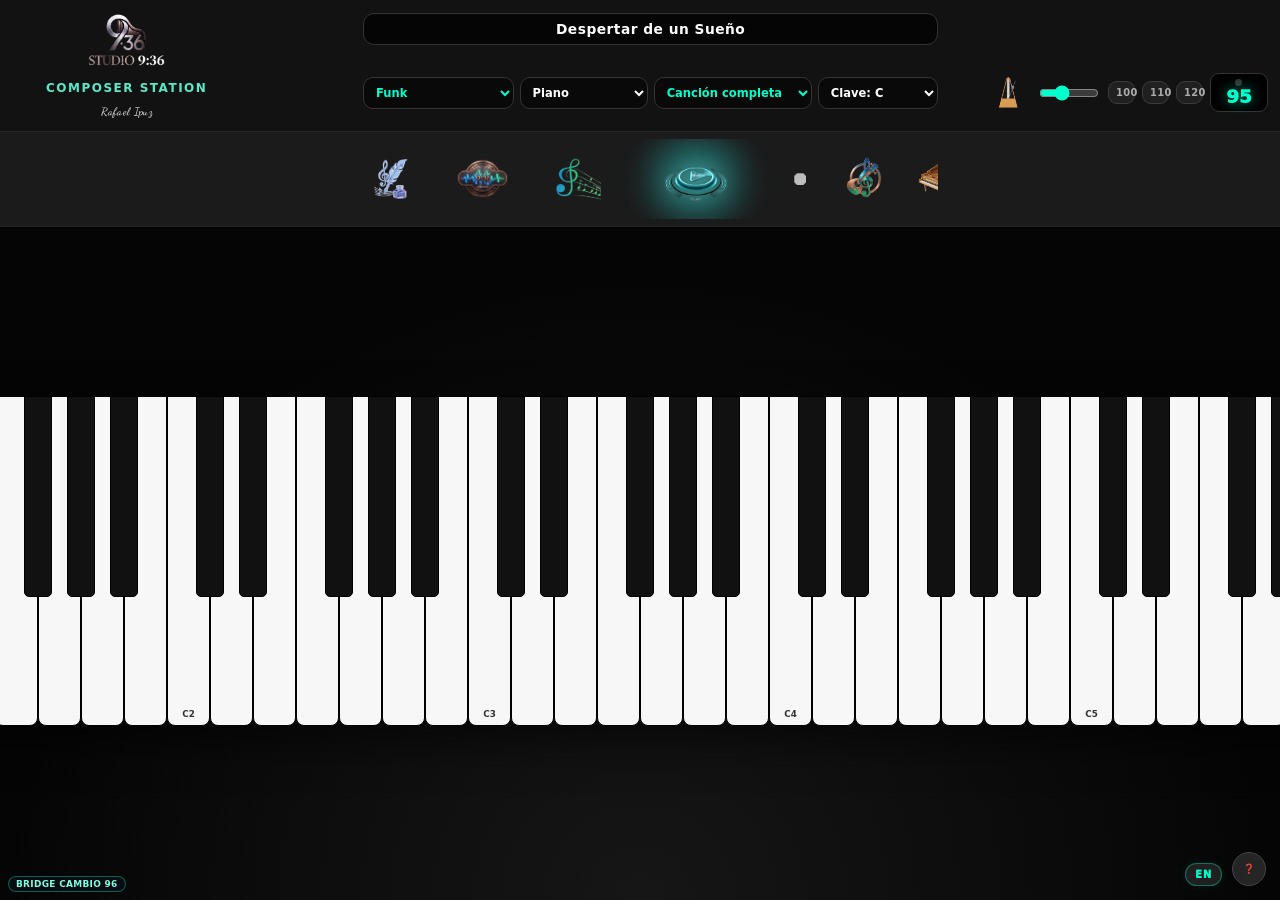
==== index.html @ 2e992b4a "Add files via upload" ====
<!DOCTYPE html>
<html lang="es">
<head>
<meta charset="UTF-8" />
<meta name="viewport" content="width=device-width, initial-scale=1.0, maximum-scale=1.0, user-scalable=no" />
<title>Studio 936 Composer v25 Song Structure Builder</title>
<link rel="stylesheet" href="css/styles.css?v=cambio-176-yt-api" />
<link rel="preconnect" href="https://fonts.googleapis.com" />
<link rel="preconnect" href="https://fonts.gstatic.com" crossorigin />
<link href="https://fonts.googleapis.com/css2?family=Dancing+Script:wght@600&family=Fraunces:ital,opsz,wght@0,9..144,650;0,9..144,500&display=swap" rel="stylesheet" />
</head>
<body>
<header>
    <div class="brand" style="margin-left:34px;text-align:center;">
        <img src="docs/Studio_936_logo.png" alt="Studio 936" style="height:84px;width:auto;display:inline-block;margin:0 auto;" onerror="this.style.display='none'; this.closest('.brand').querySelector('h1').style.display='block';" />
        <h1 style="display:none;">Studio 936</h1>
        <div style="font-size:.75rem;color:#5be8c9;font-weight:800;letter-spacing:1.5px;margin-top:-14px;text-transform:uppercase;text-align:center;">Composer Station</div>
        <input id="songAuthor" class="author-input" value="Rafael Ipuz" aria-label="Autor de la canción" placeholder="Autor / Compositor" style="margin-top:4px;max-width:170px;font-family:'Dancing Script',cursive;font-size:1.3rem;font-weight:600;background:transparent;border:none;text-align:center;display:block;margin-left:auto;margin-right:auto;" />
    </div>
    <div class="song-center">
        <input id="songTitle" class="song-title-input" value="Despertar de un Sueño" aria-label="Nombre de la canción" />
        <div class="song-row">
            <select id="styleSelect" class="select style-select" title="Tipo de música">
                <option value="funk">Funk</option>
                <option value="rock">Rock</option>
                <option value="ballad">Balada</option>
                <option value="bossa">Bossa Nova</option>
                <option value="jazz">Jazz</option>
                <option value="blues">Blues</option>
                <option value="pop">Pop</option>
                <option value="bolero">Bolero</option>
                <option value="salsa">Salsa</option>
                <option value="cumbia">Cumbia</option>
                <option value="reggae">Reggae</option>
                <option value="trance">Trance</option>
                <option value="eurotrance">Eurotrance</option>
                <option value="electro">Electro (UK)</option>
                <option value="house">House</option>
                <option value="techno">Techno</option>
                <option value="dnb">Drum & Bass</option>
                <option value="dubstep">Dubstep</option>
                <option value="deephouse">Deep House</option>
                <option value="afrobeats">Afrobeats</option>
                <option value="dembow">Dembow</option>
            </select>
            <select id="instrumentSelect" class="select instrument-select" title="Instrumento guía">
                <option value="piano">Piano</option>
                <option value="epiano">Piano eléctrico</option>
                <option value="guitar">Guitarra</option>
                <option value="guitarSteel">Guitarra (cuerdas)</option>
                <option value="guitarElectric">Guitarra Eléctrica</option>
                <option value="ukulele">Ukelele</option>
                <option value="banjo">Banjo</option>
                <option value="bass">Bajo eléctrico</option>
                <option value="lead">Guitarra Lead</option>
                <option value="drums">Batería</option>
                <option value="organ">Órgano</option>
                <option value="sax">Saxo guía</option>
                <option value="synth">Synth</option>
                <!-- Cambio 450: violín y trompeta — sample real confirmado -->
                <option value="violin">Violín</option>
                <option value="trumpet">Trompeta</option>
                <option value="cello">Chelo</option>
            </select>
            <select id="sectionSelect" class="select section-select" title="Sección de la canción">
                <option value="__song__" style="color:#00ffcc;font-weight:700;">Canción completa</option>
                <option value="intro">Introducción</option>
                <option value="verse">Verso</option>
                <option value="verse1">Verso 1</option>
                <option value="verse2">Verso 2</option>
                <option value="verse3">Verso 3</option>
                <option value="verse4">Verso 4</option>
                <option value="prechorus">Pre-coro</option>
                <option value="chorus">Coro</option>
                <option value="bridge">Puente</option>
                <option value="interlude">Interludio</option>
                <option value="solo">Solo</option>
                <option value="outro">Outro</option>
            </select>
            <select id="s936KeySelect" class="select" title="Clave actual de la canción — elige una nota para transponer">
                <option value="C">Clave: C</option>
                <option value="C#">Clave: C#</option>
                <option value="D">Clave: D</option>
                <option value="D#">Clave: D#</option>
                <option value="E">Clave: E</option>
                <option value="F">Clave: F</option>
                <option value="F#">Clave: F#</option>
                <option value="G">Clave: G</option>
                <option value="G#">Clave: G#</option>
                <option value="A">Clave: A</option>
                <option value="A#">Clave: A#</option>
                <option value="B">Clave: B</option>
            </select>
        </div>
    </div>
    <div class="tempo-zone">
        <div class="bpm-line">
            <button class="btn btn-dark img-icon-btn" id="metroBtn" data-tip="Metrónomo" style="padding:2px 4px;"><img src="docs/icon/Metronomo_studio936_icon.png" alt="Metrónomo" style="height:36px;" onerror="this.style.display='none'; this.nextElementSibling.style.display='inline';" /><span style="display:none;">🥁</span></button>
            <input type="range" id="bpmSlider" min="60" max="160" value="95" />
            <button class="preset-btn" onclick="setBPM(100)">100</button>
            <button class="preset-btn active" onclick="setBPM(110)">110</button>
            <button class="preset-btn" onclick="setBPM(120)">120</button>
            <div class="tempo-box"><div class="metronome-dot" id="metroDot"></div><div id="bpmDisplay">95</div></div>
        </div>
    </div>
</header>

<section class="status-bar">
    <div class="now-box">
        <div class="label-small">Sección actual</div>
        <div id="sectionLabel">Introducción</div>
        <div class="label-small" id="measureLabel">Compás 1 · Paso 1/16</div>
    </div>
    <div class="transport">
        <button id="composeToggleBtn" class="btn btn-dark img-icon-btn" data-tip="Componer" onclick="window.Studio936SuitePro &amp;&amp; window.Studio936SuitePro.openArea &amp;&amp; window.Studio936SuitePro.openArea('compose');"><img src="docs/icon/Composer_studio_936_icon1.png" alt="Compose" onerror="this.style.display='none'; this.nextElementSibling.style.display='inline';" /><span style="display:none;">Compose</span></button>
        <button id="studioToggleBtn" class="btn btn-dark img-icon-btn" data-tip="Studio 936" onclick="window.Studio936SuitePro &amp;&amp; window.Studio936SuitePro.openArea &amp;&amp; window.Studio936SuitePro.openArea('studio');"><img src="docs/icon/Studio_936_ico.png" alt="Studio 936" onerror="this.style.display='none'; this.nextElementSibling.style.display='inline';" /><span style="display:none;">Studio 936</span></button>
        <button id="tableroBtn" class="btn btn-dark img-icon-btn" data-tip="Tocar-Partitura"><img src="docs/icon/Tablero_Practica_chart_icon.png" alt="Chart" onerror="this.style.display='none'; this.nextElementSibling.style.display='inline';" /><span style="display:none;">Chart</span></button>
        <button id="playBtn" class="btn btn-play" data-tip="Tocar Sección" style="display:inline-flex;align-items:center;gap:6px;">
            <img class="icon-section-play" src="docs/icon/Play_session_936.png" alt="Play Sección" style="height:44px;width:auto;flex-shrink:0;" onerror="this.style.setProperty(&quot;display&quot;,&quot;none&quot;,&quot;important&quot;);" />
            <img class="icon-section-stop" src="docs/icon/Pause_Seccion_936.png" alt="Pause Sección" style="height:44px;width:auto;flex-shrink:0;display:none;" onerror="this.style.setProperty(&quot;display&quot;,&quot;none&quot;,&quot;important&quot;);" />
            <img class="icon-song-play" src="docs/icon/Play_song_936.png" alt="Play Canción" style="height:44px;width:auto;flex-shrink:0;display:none;" onerror="this.style.setProperty(&quot;display&quot;,&quot;none&quot;,&quot;important&quot;);" />
            <img class="icon-song-stop" src="docs/icon/Pause_play__song.png" alt="Pause Canción" style="height:44px;width:auto;flex-shrink:0;display:none;" onerror="this.style.setProperty(&quot;display&quot;,&quot;none&quot;,&quot;important&quot;);" />
            <span class="btn-label">Start Groove</span>
        </button>
        <button class="btn btn-dark img-icon-btn" id="mainRecBtn" data-tip="Grabar" onclick="window.Studio936RecordHub &amp;&amp; window.Studio936RecordHub.toggleFromButton &amp;&amp; window.Studio936RecordHub.toggleFromButton(this);"><span style="font-size:1.1rem;">⏺</span></button>
        <button class="btn btn-dark img-icon-btn" id="supraconsoleBtn" data-tip="Consola" onclick="window.Studio936Supraconsole &amp;&amp; window.Studio936Supraconsole.toggle &amp;&amp; window.Studio936Supraconsole.toggle();"><img src="docs/icon/Instrument_setting_icon.png" alt="Consola" onerror="this.style.display='none'; this.nextElementSibling.style.display='inline';" /><span style="display:none;">🎛</span></button>
        <button class="btn btn-dark img-icon-btn" id="libraryBtn" data-tip="Librería" onclick="window.Studio936Library &amp;&amp; window.Studio936Library.toggle &amp;&amp; window.Studio936Library.toggle();"><img src="docs/icon/Music_book_studio936.png" alt="Librería" onerror="this.style.display='none'; this.nextElementSibling.style.display='inline';" /><span style="display:none;">📚</span></button>
        <button class="btn btn-dark icon-btn" id="trackRecBtn" data-tip="Pistas por sección" onclick="window.Studio936TrackRecorder &amp;&amp; window.Studio936TrackRecorder.toggle &amp;&amp; window.Studio936TrackRecorder.toggle();">🎙️</button>
    </div>
    <div class="now-box">
        <div class="label-small">Acorde actual</div>
        <div id="chordLabel">Modo manual</div>
        <div class="current-part-pill" id="currentPartTag">Parte: Introducción</div>
        <div class="step-grid" id="stepGrid"></div>
    </div>
</section>
<main class="main">
    <div id="pianoContainer"><div class="keyboard" id="piano"></div></div>
    <div id="fretboardContainer"><div class="fretboard-wrap"><div class="fretboard-head"><span id="fretboardTitle">Diapasón guitarra · vista de notas</span><span id="fretboardHint">Clic/toque para escuchar · 0-12 trastes</span></div><div class="fret-markers" id="fretMarkers"></div><div class="fretboard" id="fretboard"></div></div></div>
    <section class="editor">
        <div class="card">
            <h3>Editor de progresión</h3>
            <div id="editorSectionBadge" class="editor-section-badge">Mostrando: Introducción</div>
            <div class="form-grid">
                <div class="field full"><label>Acorde seleccionado</label><select id="chordSelect" class="select"></select></div>
                <div class="field"><label>Nombre</label><input id="chordName" class="input" placeholder="Cmaj7, Fm9..." /></div>
                <div class="field"><label>Bajo</label><input id="bassInput" class="input" placeholder="C2 / Do2" /></div>
                <div class="field full"><label>Notas del acorde</label><input id="chordNotes" class="input" placeholder="E3 A3 D4 F4" /></div>
                <div class="field"><label>Compases</label><input id="barsInput" class="input" type="number" min="1" max="16" value="1" /></div>
                <div class="field"><label>Volumen groove</label><input id="grooveVol" class="input" type="number" min="1" max="10" value="7" /></div>
            </div>
            <div class="button-row">
                <button class="mini-btn" id="previewBtn">Escuchar</button>
                <button class="mini-btn primary" id="applyBtn">Aplicar</button>
                <button class="mini-btn" id="addBtn">Agregar acorde</button>
                <button class="mini-btn" id="dupBtn">Duplicar</button>
                <button class="mini-btn danger" id="deleteBtn">Borrar</button>
            </div>
            <div class="hint">Notas: usa inglés o solfeo. Ejemplos: <b>C3 E3 G3 Bb3</b> o <b>Do3 Mi3 Sol3 Sib3</b>. Cada acorde puede durar 1, 2, 4 o más compases.</div>
            <div class="note-map-box">
                <div class="label-small">Mapa de notas de la sección seleccionada</div>
                <div id="sectionNoteMap"></div>
            </div>
        </div>

        <div class="card">
            <h3>Sección y melodía / solo</h3>
            <div class="section-list" id="sectionList"></div>
            <div class="button-row">
                <button class="mini-btn warn" id="resetSectionBtn">Reset sección</button>
                <button class="mini-btn" id="resetAllBtn">Reset total</button>
            </div>
            <hr style="border:0;border-top:1px solid #303030;margin:12px 0" />
            <div class="form-grid">
                <div class="field"><label>Tonalidad de esta sección</label><input id="soloKey" class="input" placeholder="C / Do" value="C" /></div>
                <div class="field"><label>Escala</label><select id="soloScale" class="select"><option value="minorPent">Pentatónica menor</option><option value="majorPent">Pentatónica mayor</option><option value="blues">Blues</option><option value="dorian">Dórica</option><option value="mixolydian">Mixolidia</option><option value="major">Mayor</option><option value="minor">Menor natural</option></select></div>
                <div class="field full"><label>Melodía / solo de esta sección</label><textarea id="soloPhrase" class="textarea" placeholder="C4:2 Eb4:2 F4:1 G4:1 R:2 Bb4:2 G4:2 F4:4"></textarea></div>
            </div>
            <div class="button-row">
                <button class="mini-btn solo" id="previewSoloBtn">Probar solo</button>
                <button class="mini-btn" id="generateSoloBtn">Sugerir frase</button>
                <button class="mini-btn primary" id="applySoloBtn">Guardar línea</button>
                <button class="mini-btn danger" id="clearSoloBtn">Limpiar línea</button>
            </div>
            <div class="hint">Cada sección tiene su propia melodía/solo. Formato: <b>C4:2</b> = nota C4 durante 2 semicorcheas. <b>R:2</b> = silencio. Sin número dura 2 semicorcheas.</div>
        </div>

        <div class="card">
            <h3>Guardar / compartir</h3>
            <div class="export-grid">
                <button class="mini-btn primary" id="txtBtn">Bajar TXT</button>
                <button class="mini-btn primary" id="jsonBtn">Bajar JSON</button>
                <button class="mini-btn primary" id="midiBtn">Exportar MIDI</button>
                <button class="mini-btn" id="copyBtn">Copiar</button>
                <button class="mini-btn" id="importBtn">Importar JSON</button>
                <button class="mini-btn solo" id="lyricsBtn">Letra / TAB</button>
                <button class="mini-btn" id="viewToggleBtn">Vista diapasón</button>
            </div>
            <div class="prod-panel">
                <h4 id="productionTitle">Producción / monitoreo</h4>
                <div class="prod-grid">
                    <div><label id="routingLabel">Ruteo audio</label><select id="routingSelect" class="select"><option value="normal">Normal estéreo</option><option value="split">Click L / Música R</option></select></div>
                    <div><label id="fretModeLabel">Diapasón</label><select id="fretModeSelect" class="select"><option value="guitar">Guitarra</option><option value="ukulele">Ukelele</option><option value="bass">Bajo</option></select></div>
                    <div><label id="tuningLabel">Afinación maestra</label><select id="tuningSelect" class="select"><option value="440">A = 440 Hz</option><option value="432">A = 432 Hz</option><option value="444">A = 444 Hz</option><option value="custom">Personalizada</option></select></div>
                    <div class="wide"><label id="customTuningLabel">Frecuencia personalizada A4</label><input id="tuningCustom" class="input" type="number" min="390" max="470" step="0.01" value="440" /></div>
                </div>
            </div>
            <input type="file" id="importFile" class="hidden-file" accept="application/json,.json" />
            <div class="hint" id="saveStatus">Auto-guardado local activo. Botón Guardar local = navegador actual. Respaldo real = Bajar JSON.</div>
            <hr style="border:0;border-top:1px solid #303030;margin:12px 0" />
            <h3>Mapa de ritmos</h3>
            <div class="hint" id="styleHelp"></div>
        </div>
    </section>
</main>

<div class="modal-backdrop" id="lyricsModal" role="dialog" aria-modal="true" aria-label="Editor de letra y tab">
    <div class="modal">
        <div class="modal-head">
            <div>
                <h2>Letra + TAB de la canción</h2>
                <div class="arrangement-note">Escribe la letra por sección. Al bajar TXT, saldrá junto con acordes, bajo, notas y compases.</div>
            </div>
            <div class="button-row" style="margin-top:0">
                <button class="mini-btn primary" id="saveLyricsBtn">Guardar letra</button>
                <button class="mini-btn" id="closeLyricsBtn">Cerrar</button>
            </div>
        </div>
        <div class="lyrics-song-map" id="lyricsMap"></div>
        <div class="lyrics-grid" id="lyricsGrid"></div>
    </div>
</div>

<div class="modal-backdrop" id="helpModal" role="dialog" aria-modal="true" aria-label="Guía de uso">
    <div class="modal">
        <div class="modal-head">
            <div>
                <h2>Manual completo de Piano Composer Station</h2>
                <div class="arrangement-note">Guía práctica para componer, practicar, escuchar, escribir letra, crear solos y guardar una canción completa.</div>
            </div>
            <button class="mini-btn" id="closeHelpBtn">Cerrar</button>
        </div>
        <div class="help-body">
            <div class="help-block wide">
                <h3>Flujo recomendado para crear una canción</h3>
                <div class="help-flow">
                    <div class="help-step"><strong>1. Define la idea</strong>Escribe el nombre de la canción, escoge estilo y tempo.</div>
                    <div class="help-step"><strong>2. Arma secciones</strong>Selecciona Intro, Verso, Pre-coro, Coro, Interludio o Solo y crea sus acordes.</div>
                    <div class="help-step"><strong>3. Prueba el sonido</strong>Usa Start Groove para una sección o Escuchar canción para todo el arreglo.</div>
                    <div class="help-step"><strong>4. Guarda el proyecto</strong>Baja JSON como archivo maestro y TXT como documento de letra/acordes.</div>
                </div>
                <div class="help-note"><b>Regla de oro:</b> cada vez que logres una versión que te guste, pulsa <b>Bajar JSON</b>. Ese archivo es el proyecto editable completo.</div>
            </div>

            <div class="help-block">
                <h3>1. Zona superior: canción, estilo y sección</h3>
                <ul>
                    <li><b>Nombre de la canción:</b> cambia el título del proyecto. Sirve para el TXT, el JSON y la guía de trabajo.</li>
                    <li><b>Autor:</b> escribe el compositor, arreglista o creador de la canción. El dato sale en el TXT y queda dentro del JSON.</li>
                    <li><b>Estilo musical:</b> cambia el patrón de acompañamiento. No cambia tus acordes; cambia cómo se tocan.</li>
                    <li><b>Instrumento guía:</b> cambia el color sonoro usado por la app. En v14, guitarra y ukelele tienen ataque tipo cuerda pulsada, y el saxo guía usa vibrato y filtro tipo viento. Siguen siendo sonidos sintéticos del navegador, no samples profesionales.</li>
                    <li><b>Sección:</b> define qué parte estás editando: Introducción, Verso, Verso 1, Verso 2, Verso 3, Pre-coro, Coro, Interludio o Solo.</li>
                    <li><b>BPM:</b> velocidad de la canción. Puedes usar presets o mover el deslizador.</li>
                </ul>
                <h4>Ejemplo</h4>
                Si eliges <b>Coro</b>, todo lo que edites en el editor pertenece al Coro, no a la Introducción ni al Verso.
            </div>

            <div class="help-block">
                <h3>2. Estilos musicales</h3>
                <table class="help-table">
                    <tr><th>Estilo</th><th>Uso práctico</th></tr>
                    <tr><td>Funk</td><td>Contratiempos, ghost chords y bajo sincopado. Bueno para groove.</td></tr>
                    <tr><td>Rock</td><td>Golpes fuertes y acompañamiento directo.</td></tr>
                    <tr><td>Balada</td><td>Arpegio suave, más aire y más sostén.</td></tr>
                    <tr><td>Bossa</td><td>Bajo alternado y acordes sincopados.</td></tr>
                    <tr><td>Jazz</td><td>Comping desplazado y sensación swing.</td></tr>
                    <tr><td>Blues</td><td>Shuffle y respuesta rítmica.</td></tr>
                    <tr><td>Pop</td><td>Patrón estable para componer rápido.</td></tr>
                    <tr><td>Bolero</td><td>Acompañamiento romántico, bajo lento y acordes suaves en contratiempo.</td></tr>
                    <tr><td>Salsa</td><td>Tumbao simplificado: bajo anticipado y acordes rítmicos sincopados.</td></tr>
                    <tr><td>Cumbia</td><td>Pulso bailable y estable; útil para probar progresiones latinas sencillas.</td></tr>
                    <tr><td>Reggae</td><td>Acordes en off-beat, sensación relajada y espacio para melodía.</td></tr>
                </table>
            </div>

            <div class="help-block wide">
                <h3>3. Instrumento guía: piano, guitarra, saxo y más</h3>
                <p>La app usa síntesis interna del navegador. Eso significa que no carga librerías pesadas ni samples externos. El selector de instrumento sirve como <b>color de referencia</b> para componer, practicar y decidir arreglos.</p>
                <table class="help-table">
                    <tr><th>Instrumento</th><th>Uso recomendado</th></tr>
                    <tr><td>Piano</td><td>Base equilibrada para acordes, bajo y melodía.</td></tr>
                    <tr><td>Piano eléctrico</td><td>Color suave para funk, pop, jazz y balada.</td></tr>
                    <tr><td>Guitarra</td><td>Acordes más cortos y ataque más marcado; útil para rasgueos simplificados.</td></tr>
                    <tr><td>Ukelele</td><td>Sonido más brillante y seco para ideas ligeras.</td></tr><tr><td>Bajo eléctrico</td><td>Vista de cuatro cuerdas E1–A1–D2–G2 para construir líneas, dobles notas y voicings graves.</td></tr>
                    <tr><td>Órgano</td><td>Sostiene más los acordes; útil para rock, blues y gospel sencillo.</td></tr>
                    <tr><td>Saxo guía</td><td>Funciona mejor para melodías/solos. Para acordes es solo referencia armónica.</td></tr>
                    <tr><td>Synth</td><td>Color moderno para probar ideas electrónicas o demos rápidas.</td></tr>
                </table>
                <div class="help-note"><b>Nota honesta:</b> para publicar audio final conviene exportar la idea y producirla en un DAW con instrumentos virtuales reales. Esta app es para composición, práctica, estructura y prueba de arreglos.</div>
                <h4>Teclado táctil y acordes</h4>
                <ul>
                    <li>En iPad o pantallas táctiles puedes tocar varias teclas al mismo tiempo para probar acordes.</li>
                    <li>El botón <b>Acorde ON/OFF</b> activa un modo útil para componer: toca una nota, luego otra, luego otra, y la app va armando el acorde.</li>
                    <li>Para limpiar el acorde sostenido, apaga <b>Acorde ON</b>. La selección se borra y vuelves al teclado normal.</li>
                </ul>
            </div>

            <div class="help-block wide">
                <h3>4. Editor de progresión: cómo cambiar acordes</h3>
                <ol>
                    <li>Arriba, selecciona la <b>sección</b> que quieres trabajar.</li>
                    <li>En <b>Acorde seleccionado</b>, elige el acorde que vas a editar.</li>
                    <li>En <b>Nombre</b>, escribe el nombre musical: <code>Fmaj13</code>, <code>Cmaj7</code>, <code>Am6</code>, <code>G6/9</code>.</li>
                    <li>En <b>Bajo</b>, escribe la nota grave con octava: <code>F2</code>, <code>C2</code>, <code>A1</code>, <code>Do2</code>.</li>
                    <li>En <b>Notas del acorde</b>, escribe las notas que debe tocar el piano: <code>E3 A3 D4 F4</code>.</li>
                    <li>En <b>Compases</b>, define cuánto dura ese acorde. <b>1</b> = un compás completo; <b>2</b> = dos compases.</li>
                    <li>Pulsa <b>Escuchar</b> para probar ese acorde sin guardar cambios.</li>
                    <li>Pulsa <b>Aplicar</b> para guardar el cambio en esa sección.</li>
                </ol>
                <div class="help-note"><b>Importante:</b> debajo del editor aparece el <b>Mapa de notas de la sección seleccionada</b>. Ahí confirmas qué acordes, bajos, notas y compases llevas en esa parte.</div>
            </div>

            <div class="help-block">
                <h3>5. Botones del editor</h3>
                <ul>
                    <li><b>Escuchar:</b> prueba el acorde seleccionado.</li>
                    <li><b>Aplicar:</b> guarda los cambios de nombre, bajo, notas, compases y volumen.</li>
                    <li><b>Agregar acorde:</b> añade un acorde nuevo al final de la sección actual.</li>
                    <li><b>Duplicar:</b> copia el acorde seleccionado para repetirlo o modificarlo.</li>
                    <li><b>Borrar:</b> elimina el acorde seleccionado.</li>
                    <li><b>Reset sección:</b> devuelve solo esa sección a la base original.</li>
                    <li><b>Reset total:</b> devuelve toda la canción a la base original.</li>
                </ul>
            </div>

            <div class="help-block">
                <h3>6. Formato de notas</h3>
                <p>La app acepta notas en inglés y en solfeo.</p>
                <table class="help-table">
                    <tr><th>Formato</th><th>Ejemplo</th></tr>
                    <tr><td>Inglés</td><td><code>C3 E3 G3 Bb3</code></td></tr>
                    <tr><td>Solfeo</td><td><code>Do3 Mi3 Sol3 Sib3</code></td></tr>
                    <tr><td>Sostenidos</td><td><code>F#3</code> o <code>Fa#3</code></td></tr>
                    <tr><td>Bemoles</td><td><code>Bb3</code> o <code>Sib3</code></td></tr>
                </table>
                <div class="help-note">Usa octavas bajas para el bajo, por ejemplo <code>F2</code>. Usa octavas medias para acordes, por ejemplo <code>E3 A3 D4 F4</code>.</div>
            </div>

            <div class="help-block wide">
                <h3>7. Sección y melodía / solo</h3>
                <p>Cada sección puede tener su propia melodía o solo. Esto permite que la Introducción tenga una frase, el Interludio otra y el Solo principal otra.</p>
                <ol>
                    <li>Selecciona una sección arriba: por ejemplo <b>Introducción</b> o <b>Interludio</b>.</li>
                    <li>En <b>Tonalidad de esta sección</b>, escribe la tonalidad base: <code>C</code>, <code>F</code>, <code>Am</code>, <code>Do</code>.</li>
                    <li>Escoge una <b>Escala</b>: mayor, menor, blues, pentatónica, dórica o mixolidia.</li>
                    <li>Escribe la frase en <b>Melodía / solo de esta sección</b>.</li>
                    <li>Pulsa <b>Probar solo</b> para escuchar solo la línea melódica.</li>
                    <li>Pulsa <b>Sugerir frase</b> si quieres una idea automática según tonalidad y escala.</li>
                    <li>Pulsa <b>Guardar línea</b> para dejar esa melodía pegada a la sección.</li>
                </ol>
                <h4>Formato del solo</h4>
                <p><code>C4:2 Eb4:2 F4:1 G4:1 R:2 Bb4:2 G4:2 F4:4</code></p>
                <ul>
                    <li><code>C4:2</code> = nota C4 durante 2 semicorcheas.</li>
                    <li><code>R:2</code> = silencio durante 2 semicorcheas.</li>
                    <li>Si escribes solo <code>G4</code>, la app usa una duración corta por defecto.</li>
                </ul>
                <div class="help-note"><b>Cómo se empalma con la música:</b> cuando <b>Solo ON</b> está activo, la melodía de la sección suena encima de la progresión de acordes de esa misma sección.</div>
            </div>

            <div class="help-block">
                <h3>8. Reproducción, metrónomo y práctica</h3>
                <ul>
                    <li><b>Start Groove:</b> reproduce en loop la sección seleccionada. Ideal para practicar un verso, un coro o un interludio sin escuchar toda la canción.</li>
                    <li><b>Escuchar canción:</b> reproduce la estructura completa en orden. La app pasa por Introducción, Versos, Pre-coro, Coro, Interludio y Solo según las secciones que tengan acordes.</li>
                    <li><b>Metrónomo ON/OFF:</b> activa o apaga el click audible. Al activarlo, la app hace una prueba de 4 golpes para confirmar que sí está sonando. El primer golpe del compás suena más agudo/fuerte y los otros golpes son más secos.</li>
                    <li><b>Solo ON/OFF:</b> decide si las melodías/solos guardados suenan encima de los acordes. Si está OFF, solo escuchas la base armónica/rítmica.</li>
                    <li><b>Guardar local:</b> guarda el estado actual en el navegador actual. No descarga archivo; solo queda en ese computador/navegador.</li>
                </ul>
                <div class="help-note">Cuando escuchas toda la canción, mira el indicador <b>Parte:</b> debajo del acorde actual para saber si va en Intro, Verso, Coro, Interludio o Solo.</div>
            </div>

            <div class="help-block">
                <h3>9. Bombillitos / mapa de ritmo</h3>
                <p>Los bombillitos representan 16 pasos por compás: <b>1 e &amp; a / 2 e &amp; a / 3 e &amp; a / 4 e &amp; a</b>.</p>
                <ul>
                    <li><b>Verde:</b> golpe de acorde fuerte.</li>
                    <li><b>Magenta:</b> bajo.</li>
                    <li><b>Gris:</b> ghost chord o golpe suave.</li>
                    <li><b>Amarillo:</b> melodía o solo.</li>
                    <li><b>Borde blanco:</b> paso que está sonando en ese momento.</li>
                </ul>
            </div>

            <div class="help-block wide">
                <h3>10. Letra / TAB</h3>
                <ol>
                    <li>Pulsa <b>Letra / TAB</b>.</li>
                    <li>Escribe la letra en la caja de cada sección.</li>
                    <li>Arriba verás el mapa armónico de la canción para ubicar acordes y estructura.</li>
                    <li>Pulsa <b>Guardar letra</b>.</li>
                    <li>Luego pulsa <b>Bajar TXT</b> para generar un documento con letra, acordes, bajos, notas y melodías.</li>
                </ol>
                <div class="help-note">La letra no cambia el audio. Sirve para documentar la composición y exportar una guía completa de la canción.</div>
            </div>

            <div class="help-block">
                <h3>11. Guardar, JSON, importar y compartir</h3>
                <ul>
                    <li><b>Guardar local:</b> guarda en el almacenamiento interno del navegador. Sirve para continuar si cierras y vuelves a abrir este mismo HTML en el mismo equipo. No crea archivo descargable.</li>
                    <li><b>Bajar JSON:</b> descarga el proyecto maestro editable. Incluye título, autor, estilo, BPM, instrumento guía, acordes, bajos, notas, compases, letra y melodías/solos por sección.</li>
                    <li><b>Importar JSON:</b> carga un JSON que bajaste antes. La app reemplaza lo que está en pantalla por ese proyecto guardado.</li>
                    <li><b>Bajar TXT:</b> exporta un documento legible con mapa armónico, notas, letra y líneas melódicas. Sale en el idioma activo de la interfaz. Es para leer, imprimir o compartir, no para reimportar.</li>
                    <li><b>Copiar:</b> copia al portapapeles el mismo contenido textual que sale en el TXT.</li>
                </ul>
                <div class="help-note"><b>Recomendación:</b> usa <b>Guardar local</b> mientras trabajas, pero al final de cada versión importante pulsa <b>Bajar JSON</b>. Ese archivo es el respaldo real y portable.</div>
            </div>

            <div class="help-block">
                <h3>12. Consejos musicales rápidos</h3>
                <ul>
                    <li>Para empezar una canción, crea primero <b>Intro + Verso + Coro</b>.</li>
                    <li>Si el acorde cambia muy rápido, sube <b>Compases</b> a 2 o 4.</li>
                    <li>Para acompañamiento más suave, prueba <b>Balada</b> o <b>Pop</b>.</li>
                    <li>Para groove, prueba <b>Funk</b>, <b>Bossa</b>, <b>Blues</b>, <b>Salsa</b> o <b>Cumbia</b>.</li>
                    <li>Para solos, empieza con pocas notas y muchos silencios. Una melodía con aire suele sonar mejor.</li>
                </ul>
            </div>
        </div>
    </div>
</div>

<!-- Studio 936 Composer v22 Patch: iPad layout based on v17 stability + v20 producer features -->

<!-- Studio 936 Composer v23 Patch: Piano Close-Up + Real Chord Charts + Producer UX cleanup -->

<!-- v25 UX Clean Workspace Patch: interfaz por paneles, lógica musical intacta -->

<!-- v25.1 UX Panel Fix: workspace header, close buttons, arrangement selector -->

<!-- v25.2 UX Instrument First Patch: compact panels, no piano cover, local close buttons -->

<!-- v25.3 UX Left Dock Instrument Patch: solo interfaz, sin tocar lógica musical -->

<!-- v25.4 UX Left Dock Polish: fixed panel close + compact structure cards + stable instrument-first layout -->

<!-- v25.8 Editor Review: workspace order + editor section selector + note validation + updated help -->
<script src="js/instruments.js?v=cambio-466-pad-sostenido"></script>
<script src="js/rhythm-engine.js?v=cambio-471-mas-generos"></script>
<script src="js/song-model.js?v=cambio-239-isnewsong"></script>
<script src="js/storage.js"></script>
<script src="js/piano.js"></script>
<script src="js/fretboard.js?v=0714"></script>
<script src="js/editor.js"></script>
<script src="js/export-text.js"></script>
<script src="js/lyrics-tab.js"></script>
<script src="js/help.js"></script>
<script src="js/lead-sheet.js"></script>
<script src="js/midi-export.js"></script>
<script src="js/flow8.js"></script>
<script src="js/i18n-core.js?v=cambio-167-player-skin"></script>
<script src="js/i18n.js?v=cambio-166-936player"></script>
<script src="js/ui-tooltips.js?v=cambio-162-tooltip-body"></script>
<script src="js/arrangement.js"></script>
<script src="js/music-theory.js"></script>
<script src="js/audio-engine.js"></script>
<!-- Cambio 446: motor de sonido real (WebAudioFont) — capa opcional que
     reemplaza los osciladores sintéticos por samples reales de
     instrumentos/batería. Autosuficiente, carga perezosa (no descarga
     nada hasta el primer sonido real). Si falla, app.js sigue sonando
     con el sintetizador de siempre. -->
<script src="js/webaudiofont-engine.js?v=cambio-474-revertir-bateria-real"></script>
<script src="js/transport.js"></script>
<script src="js/ui-bindings.js"></script>
<script src="js/core/instrument-surface-manager.js?v=0738-oncellplay-passthrough"></script>
<script src="js/suite-pro-practice.js"></script>
<script src="js/suite-pro-drums.js?v=cambio-489-generos-electronicos"></script>
<script src="js/suite-pro-mixer.js"></script>
<script src="js/suite-pro-recorder.js"></script>
<script src="js/suite-pro-track-recorder.js?v=cambio-507-deepseek-mergeado"></script>
<script src="js/suite-pro-midi.js?v=cambio-146-live-play"></script>
<script src="js/suite-pro-chart-v260-cambio100.js?v=cambio-495-refresco-vista-continua"></script>
<script src="js/suite-pro-structure-v489-cambio94.js?v=cambio-420-form-inline"></script>
<script src="js/suite-pro-string-instruments.js?v=0114-piano-drums-not-string"></script>
<script src="js/suite-pro-voicing-store.js?v=100"></script>
<script src="js/suite-pro-editor-piano.js?v=110"></script>
<script src="js/suite-pro-string-surface.js?v=0737-editor-sync-chart-guard"></script>
<script src="js/suite-pro-drum-surface.js?v=0727"></script>
<script src="js/suite-pro-drum-patterns.js?v=cambio-471-mas-generos"></script>
<script src="js/suite-pro-bass-line.js?v=070"></script>
<script src="js/suite-pro-sequencer-core.js?v=071"></script>
<script src="js/suite-pro-lead-line.js?v=0713"></script>
<script src="js/suite-pro-drum-composer.js?v=cambio-474-revertir-bateria-real"></script>
<script src="js/suite-pro-editor.js?v=0755-data-source-of-truth"></script>
<script src="js/suite-pro-compose-v66-cambio50.js?v=cambio-363-siempre-cerrado"></script>
<script src="js/suite-pro.js?v=cambio-488-mixer-a-supraconsola"></script>
<script src="js/suite-pro-library.js?v=cambio-250-autoheal-404"></script>
<script src="js/suite-pro-channel-mixer.js?v=cambio-461-consola-dj"></script>
<script src="js/suite-pro-groove-pads.js?v=cambio-471-mas-generos"></script>
<script src="js/suite-pro-record-hub.js?v=cambio-507-deepseek-mergeado"></script>
<script src="js/suite-pro-supraconsole.js?v=cambio-493-fix-errores"></script>
<script src="js/app.js?v=cambio-494-timeline-real-paso1"></script>
<!-- Studio 936 v0.7.0.3: persistent Editor instrument tabs hotfix -->
<!-- Studio 936 v0.7.2.15: Piano Editor Reopen Final -->
    <button class="btn btn-dark icon-btn" id="helpBtn" data-tip="Ayuda">❓</button>
</body>
</html>

<!-- v25.5 UX Header Close Fix: panel headers with fixed close in header; no music logic touched -->

<!-- v25.6 UX Polish: modal layering, aligned close button, clearer current-order selector. No music logic changed. -->

<!-- v25.9 Editor/Structure Sync: UX only. Editor selector now follows song arrangement blocks; structure panel no longer shows editor selector. -->
---- css/styles.css ----
/* ---- Extracted from legacy v25.9 ---- */

:root{
        --bg:#050505;
        --surface:#121212;
        --panel:#1b1b1b;
        --panel2:#242424;
        --accent:#00ffcc;
        --accent2:#8affff;
        --accent-glow:rgba(0,255,204,.55);
        --bass:#ff00ff;
        --solo:#ffd84d;
        --danger:#ff3e3e;
        --warn:#ffb347;
        --muted:#8b8b8b;
        --white:#f7f7f7;
        --black:#111;
        --line:#333;
    }
    *{box-sizing:border-box;-webkit-tap-highlight-color:transparent}
    body{
        margin:0;
        height:100vh;
        overflow:hidden;
        background:var(--bg);
        color:white;
        font-family:Inter,system-ui,-apple-system,BlinkMacSystemFont,"Segoe UI",sans-serif;
        display:flex;
        flex-direction:column;
    }
    header{
        background:var(--surface);
        border-bottom:1px solid #252525;
        padding:12px 18px;
        display:grid;
        grid-template-columns:1fr 1.25fr 1fr;
        grid-template-rows:auto auto;
        column-gap:16px;
        row-gap:6px;
        align-items:center;
    }
    .brand h1{
        margin:0;
        font-size:.82rem;
        letter-spacing:2px;
        color:var(--accent);
        text-transform:uppercase;
    }
    .brand small{color:#666;font-size:.62rem;letter-spacing:1px}
    .lang-btn{margin-top:8px;background:#202020;color:var(--accent);border:1px solid rgba(0,255,204,.35);border-radius:999px;padding:7px 11px;font-size:.68rem;font-weight:950;letter-spacing:.8px;cursor:pointer;text-transform:uppercase;box-shadow:0 0 10px rgba(0,255,204,.08)}
    .lang-btn:hover{background:rgba(0,255,204,.1)}
    /* Cambio 154: song-center deja de ser una caja propia (flex-column) y
       pasa a "display:contents" — sus dos hijos (título y fila de selects)
       se vuelven celdas directas del grid del header, cada una anclada a
       una fila explícita. Así la fila de selects y la zona de tempo
       comparten literalmente la misma fila del grid — alineación
       garantizada por CSS, no por márgenes calculados a ojo.
    */
    .brand{ grid-column:1; grid-row:1 / 3; justify-self:start; }
    .song-center{ display:contents; }
    .song-title-input{ grid-column:2; grid-row:1; }
    .song-row{ grid-column:2; grid-row:2; }
    .tempo-zone{ grid-column:3; grid-row:2; align-self:center; }
    .song-title-input{
        width:100%;
        max-width:680px;
        text-align:center;
        background:#050505;
        color:white;
        border:1px solid #333;
        border-radius:14px;
        padding:10px 14px;
        font-weight:800;
        font-size:1rem;
        letter-spacing:.5px;
        outline:none;
    }
    .song-title-input:focus{border-color:var(--accent);box-shadow:0 0 16px rgba(0,255,204,.15)}
    .author-input{
        width:100%;
        max-width:680px;
        text-align:center;
        background:#070707;
        color:#d8d8d8;
        border:1px solid #2f2f2f;
        border-radius:12px;
        padding:8px 12px;
        font-weight:750;
        font-size:.78rem;
        letter-spacing:.3px;
        outline:none;
    }
    .author-input:focus{border-color:var(--solo);box-shadow:0 0 16px rgba(255,216,77,.12)}
    .song-row{display:grid;grid-template-columns:1fr .85fr 1.05fr .8fr;gap:7px;width:100%;max-width:780px}
    .song-row .select{min-width:0;white-space:nowrap;overflow:hidden;text-overflow:ellipsis}
    .instrument-select{font-weight:850;color:var(--solo)}
    #sectionSelect.is-full-song{color:#00ffcc!important;font-weight:800!important;}
    #s936KeySelect{color:#fff!important;font-weight:800!important;}
    select,input,textarea,button{font-family:inherit}
    .select,.input,.textarea{
        background:#090909;
        color:white;
        border:1px solid #343434;
        border-radius:10px;
        padding:9px 10px;
        outline:none;
        min-height:38px;
    }
    .select:focus,.input:focus,.textarea:focus{border-color:var(--accent)}
    .style-select{flex:1;font-weight:800;color:var(--accent)}
    .section-select{flex:1}
    .tempo-zone{
        display:flex;
        align-items:center;
        justify-content:flex-end;
    }
    .bpm-presets{display:flex;gap:5px;flex-wrap:wrap;justify-content:flex-end}
    .preset-btn,.mini-btn,.btn{
        border:none;
        border-radius:9px;
        cursor:pointer;
        font-weight:900;
        text-transform:uppercase;
        letter-spacing:.4px;
        transition:.12s ease;
    }
    .preset-btn{
        background:#202020;
        color:#aaa;
        border:1px solid #3c3c3c;
        padding:6px 3px;
        font-size:.66rem;
        width:27px;
        flex-shrink:0;
    }
    .preset-btn.active{color:#000;background:var(--accent);border-color:var(--accent);box-shadow:0 0 12px rgba(0,255,204,.28)}
    /* Cambio 154: el bloque completo (metrónomo + slider + presets + BPM)
       ahora vive dentro de una sola "pieza" con borde propio — como una
       cápsula de control, igual de reconocible que los selects de la
       izquierda — en vez de íconos sueltos flotando en el aire. */
    .bpm-line{
        display:flex;align-items:center;gap:6px;flex-wrap:nowrap;
    }
    .bpm-line input[type="range"]{flex:1;min-width:44px;max-width:60px;}
    .tempo-box{
        min-width:36px;
        width:36px;
        flex-shrink:0;
        background:#000;
        border:1px solid #333;
        border-radius:9px;
        padding:4px 2px;
        text-align:center;
    }
    #bpmDisplay{font-size:.9rem;font-weight:950;line-height:1;color:var(--accent);text-shadow:0 0 14px var(--accent-glow)}
    .metronome-dot{width:7px;height:7px;border-radius:50%;background:#333;margin:0 auto 2px}
    .dot-active{background:var(--accent);box-shadow:0 0 12px var(--accent)}
    #bpmSlider{width:60px;accent-color:var(--accent)}

    .status-bar{
        min-height:72px;
        display:grid;
        grid-template-columns:1fr 1.4fr 1fr;
        gap:10px;
        align-items:center;
        background:var(--panel);
        border-bottom:1px solid #252525;
        padding:10px 18px;
    }
    .now-box{display:flex;flex-direction:column;gap:4px}
    .label-small{font-size:.62rem;color:#777;text-transform:uppercase;letter-spacing:1.4px}
    #chordLabel{font-size:1.55rem;font-weight:950;color:white;text-shadow:0 0 15px rgba(255,255,255,.2)}
    .current-part-pill{margin:8px auto 0;padding:6px 10px;border-radius:999px;border:1px solid rgba(0,255,204,.35);background:rgba(0,255,204,.09);color:var(--accent);font-size:.74rem;font-weight:900;letter-spacing:.8px;text-transform:uppercase;max-width:max-content}
    .current-part-pill.fullsong{border-color:rgba(255,216,77,.5);background:rgba(255,216,77,.12);color:var(--solo);box-shadow:0 0 14px rgba(255,216,77,.12)}
    #sectionLabel{font-size:.82rem;color:var(--accent);font-weight:800;text-transform:uppercase}
    .transport{display:flex;gap:14px;justify-content:flex-start;align-items:center;flex-wrap:nowrap;overflow-x:auto;width:100%;}
    .btn{padding:11px 15px;font-size:.72rem;min-height:42px}
    .btn-play{background:var(--accent);color:#000;min-width:130px}
    .btn-stop{background:var(--danger);color:white;min-width:130px}
    .btn-dark{background:#252525;color:#bdbdbd;border:1px solid #444}
    .btn-dark.active{color:var(--accent);border-color:var(--accent);background:rgba(0,255,204,.08)}
    .btn-warn{background:var(--warn);color:#111}
    .btn-solo{background:var(--solo);color:#111}
    .step-grid{display:grid;grid-template-columns:repeat(16,1fr);gap:4px;align-items:center}
    .step{
        height:20px;
        border-radius:6px;
        background:#2b2b2b;
        border:1px solid #3a3a3a;
        opacity:.55;
    }
    .step.beat{height:27px;opacity:.8}
    .step.active{outline:2px solid white;opacity:1;transform:scale(1.02)}
    .step.chord{background:var(--accent);box-shadow:0 0 9px rgba(0,255,204,.25)}
    .step.bass{background:var(--bass);box-shadow:0 0 9px rgba(255,0,255,.25)}
    .step.ghost{background:#909090}
    .step.solo{background:var(--solo);box-shadow:0 0 9px rgba(255,216,77,.25)}

    .main{
        flex:1;
        min-height:0;
        display:grid;
        grid-template-rows:minmax(230px,1fr) auto;
        background:radial-gradient(circle at center bottom,#161616,#050505 68%);
    }
    #pianoContainer{
        display:flex;
        justify-content:center;
        align-items:flex-end;
        padding:20px 12px 22px;
        overflow:hidden;
    }
    .keyboard{display:flex;position:relative;height:220px;filter:drop-shadow(0 16px 22px rgba(0,0,0,.55));touch-action:none;user-select:none;-webkit-user-select:none;-ms-user-select:none;-webkit-touch-callout:none}
    .key{
        width:36px;height:100%;border:1px solid #000;border-radius:0 0 8px 8px;position:relative;transition:.045s ease-out;
        display:flex;align-items:flex-end;justify-content:center;padding-bottom:6px;font-size:.55rem;font-weight:800;color:#333;
        user-select:none;
        touch-action:none;
    }
    .key.white{background:var(--white)}
    .key.black{background:var(--black);width:24px;height:61%;margin-left:-12px;margin-right:-12px;z-index:3;border-radius:0 0 5px 5px;color:#999;padding-bottom:4px}
    .key.active-chord{background:var(--accent)!important;transform:translateY(5px);box-shadow:0 10px 20px var(--accent-glow);color:#000}
    .key.active-bass{background:var(--bass)!important;transform:translateY(8px);box-shadow:0 10px 20px rgba(255,0,255,.4);color:#000}
    .key.active-solo{background:var(--solo)!important;transform:translateY(10px);box-shadow:0 10px 20px rgba(255,216,77,.44);color:#000}
    .key.held-chord{background:linear-gradient(180deg,var(--solo),var(--accent))!important;color:#000;box-shadow:0 0 18px rgba(255,216,77,.42);transform:translateY(7px)}

    .editor{
        background:var(--surface);
        border-top:1px solid #292929;
        padding:14px 18px;
        display:grid;
        grid-template-columns:1.2fr 1fr .9fr;
        gap:14px;
        max-height:320px;
        overflow:auto;
    }
    .card{
        background:linear-gradient(180deg,#1d1d1d,#131313);
        border:1px solid #2f2f2f;
        border-radius:16px;
        padding:13px;
        box-shadow:0 10px 22px rgba(0,0,0,.25);
    }
    .card h3{margin:0 0 10px;font-size:.78rem;letter-spacing:1.4px;text-transform:uppercase;color:var(--accent)}
    .form-grid{display:grid;grid-template-columns:1fr 1fr;gap:8px}
    .full{grid-column:1/-1}
    .field label{display:block;color:#888;font-size:.62rem;text-transform:uppercase;letter-spacing:.9px;margin:0 0 4px;font-weight:800}
    .input,.select,.textarea{width:100%;font-size:.82rem}
    .textarea{min-height:72px;resize:vertical;line-height:1.35}
    .button-row{display:flex;gap:7px;flex-wrap:wrap;margin-top:10px}
    .mini-btn{padding:8px 10px;font-size:.64rem;background:#292929;color:#ddd;border:1px solid #444}
    .mini-btn.primary{background:var(--accent);color:#000;border-color:var(--accent)}
    .mini-btn.danger{background:#321c1c;color:#ffb2b2;border-color:#693333}
    .mini-btn.solo{background:var(--solo);color:#111;border-color:var(--solo)}
    .mini-btn.warn{background:var(--warn);color:#111;border-color:var(--warn)}
    .hint{color:#777;font-size:.68rem;line-height:1.35;margin-top:8px}
    .section-list{display:flex;flex-direction:column;gap:6px;max-height:185px;overflow:auto;padding-right:4px}
    .chord-row{
        display:grid;grid-template-columns:36px 1fr 55px;gap:7px;align-items:center;
        background:#0d0d0d;border:1px solid #2b2b2b;border-radius:10px;padding:7px;cursor:pointer;
    }
    .chord-row.active{border-color:var(--accent);box-shadow:0 0 0 1px rgba(0,255,204,.25)}
    .index-pill{background:#2d2d2d;border-radius:8px;text-align:center;padding:5px 0;color:#aaa;font-weight:900;font-size:.72rem}
    .row-title{font-weight:900;font-size:.78rem;color:white}.row-sub{font-size:.62rem;color:#888;margin-top:2px}.bars-pill{text-align:center;color:var(--accent);font-weight:900;font-size:.7rem}
    .export-grid{display:grid;grid-template-columns:1fr 1fr;gap:7px}.export-grid .mini-btn{width:100%}
    .hidden-file{display:none}

    .btn-all{background:linear-gradient(135deg,var(--warn),#ffe08a);color:#111;min-width:170px}
    .btn-all.active{box-shadow:0 0 18px rgba(255,179,71,.35);transform:translateY(-1px)}
    .mini-btn.fullspan{grid-column:1/-1}
    .modal-backdrop{
        position:fixed;inset:0;background:rgba(0,0,0,.78);display:none;align-items:center;justify-content:center;z-index:50;padding:18px;
        backdrop-filter:blur(6px);
    }
    .modal{
        width:min(1120px,96vw);max-height:88vh;overflow:auto;background:linear-gradient(180deg,#202020,#111);border:1px solid #3b3b3b;border-radius:22px;
        box-shadow:0 30px 90px rgba(0,0,0,.7);padding:18px;
    }
    .modal-head{display:flex;justify-content:space-between;align-items:center;gap:12px;margin-bottom:14px;border-bottom:1px solid #333;padding-bottom:12px}
    .modal-head h2{margin:0;color:var(--accent);font-size:1rem;letter-spacing:1.5px;text-transform:uppercase}
    .lyrics-grid{display:grid;grid-template-columns:repeat(2,minmax(0,1fr));gap:12px}
    .lyric-box{background:#0d0d0d;border:1px solid #303030;border-radius:14px;padding:10px}
    .lyric-box label{display:block;color:var(--accent);font-size:.7rem;text-transform:uppercase;letter-spacing:1px;font-weight:900;margin-bottom:6px}
    .lyric-box textarea{min-height:120px;width:100%;background:#050505;color:white;border:1px solid #303030;border-radius:11px;padding:10px;resize:vertical;line-height:1.42}
    .arrangement-note{color:#9b9b9b;font-size:.72rem;line-height:1.45;margin:6px 0 0}

    .editor-section-badge{display:inline-block;margin:-4px 0 10px;padding:5px 9px;border:1px solid rgba(0,255,204,.28);border-radius:999px;background:rgba(0,255,204,.07);color:var(--accent2);font-size:.66rem;font-weight:900;text-transform:uppercase;letter-spacing:.7px}
    .note-map-box{margin-top:10px;background:#080808;border:1px solid #303030;border-radius:13px;padding:10px;max-height:118px;overflow:auto}
    .map-line{display:flex;gap:6px;align-items:flex-start;flex-wrap:wrap;margin:5px 0;color:#bbb;font-size:.68rem;line-height:1.35}
    .map-chip{display:inline-flex;align-items:center;gap:4px;background:#202020;border:1px solid #3a3a3a;border-radius:999px;padding:4px 7px;font-size:.64rem;font-weight:900;color:#ddd}
    .map-chip.accent{border-color:rgba(0,255,204,.45);color:var(--accent);background:rgba(0,255,204,.08)}
    .map-chip.bass{border-color:rgba(255,0,255,.45);color:#ff99ff;background:rgba(255,0,255,.08)}
    .lyrics-song-map{background:#080808;border:1px solid #303030;border-radius:16px;padding:12px;margin-bottom:14px;max-height:210px;overflow:auto}
    .lyrics-song-map h3{margin:0 0 8px;color:var(--solo);font-size:.8rem;letter-spacing:1px;text-transform:uppercase}
    .lyric-section-map{font-size:.68rem;color:#aaa;background:#050505;border:1px solid #292929;border-radius:10px;padding:7px;margin:7px 0 8px;line-height:1.35}
    .help-body{display:grid;grid-template-columns:repeat(2,minmax(0,1fr));gap:12px}
    .help-block{background:#0d0d0d;border:1px solid #303030;border-radius:14px;padding:13px;color:#cfcfcf;font-size:.78rem;line-height:1.5}
    .help-block h3{margin:0 0 8px;color:var(--accent);font-size:.82rem;text-transform:uppercase;letter-spacing:1px}
    .help-block h4{margin:10px 0 5px;color:var(--solo);font-size:.74rem;text-transform:uppercase;letter-spacing:.8px}
    .help-block b{color:white}
    .help-block ul,.help-block ol{margin:7px 0 0 18px;padding:0}
    .help-block li{margin:4px 0}
    .help-block code{background:#050505;border:1px solid #2c2c2c;border-radius:6px;padding:1px 5px;color:var(--accent2);font-weight:800}
    .help-block.wide{grid-column:1/-1}
    .help-flow{display:grid;grid-template-columns:repeat(4,minmax(0,1fr));gap:8px;margin-top:9px}
    .help-step{background:#060606;border:1px solid #292929;border-radius:12px;padding:10px}
    .help-step strong{display:block;color:var(--solo);font-size:.72rem;text-transform:uppercase;letter-spacing:.8px;margin-bottom:4px}
    .help-table{width:100%;border-collapse:collapse;margin-top:8px;font-size:.72rem}
    .help-table th,.help-table td{border:1px solid #292929;padding:6px 7px;text-align:left;vertical-align:top}
    .help-table th{color:var(--accent);background:#070707;text-transform:uppercase;font-size:.66rem;letter-spacing:.7px}
    .help-note{margin-top:8px;background:rgba(255,216,77,.08);border:1px solid rgba(255,216,77,.25);border-radius:10px;padding:8px;color:#e9dcaa}
    @media(max-width:760px){.help-body{grid-template-columns:1fr}.help-flow{grid-template-columns:1fr}.song-row{grid-template-columns:1fr}.song-row .select{width:100%}}

    @media(max-width:760px){.lyrics-grid{grid-template-columns:1fr}.btn-all{min-width:140px}}

    @media(max-width:1050px){
        body{overflow:auto;height:auto;min-height:100vh}
        header,.status-bar,.editor{grid-template-columns:1fr}
        header{grid-template-rows:none}
        .brand,.song-title-input,.song-row,.tempo-zone{grid-column:auto!important;grid-row:auto!important;}
        .song-row{grid-template-columns:1fr 1fr 1fr;max-width:100%}
        .tempo-zone{align-items:center;justify-content:center;}.bpm-line,.bpm-presets{justify-content:center}
        .main{grid-template-rows:auto auto}.keyboard{transform:scale(.82);transform-origin:center bottom}.editor{max-height:none}.status-bar{gap:14px}
        .brand{margin-left:30px!important}
    }

    .prod-panel{margin-top:12px;padding:10px;border:1px solid #303030;border-radius:14px;background:#141414}
    .prod-panel h4{margin:0 0 8px 0;color:var(--accent);font-size:.78rem;text-transform:uppercase;letter-spacing:1px}
    .prod-grid{display:grid;grid-template-columns:1fr 1fr;gap:7px;align-items:center}
    .prod-grid .select,.prod-grid .input{width:100%;font-size:.72rem;padding:9px 8px;border-radius:9px;background:#080808;color:white;border:1px solid #3a3a3a}
    .prod-grid .input{color:var(--accent)}
    .prod-grid label{font-size:.62rem;color:#888;text-transform:uppercase;font-weight:800;letter-spacing:.7px;margin-bottom:4px;display:block}
    .prod-grid .wide{grid-column:1 / -1}
    #fretboardContainer{display:none;flex-grow:1;justify-content:center;align-items:center;padding:12px 12px 2vh;background:radial-gradient(circle at center,#101010,#050505);overflow:auto;touch-action:none;user-select:none;-webkit-user-select:none}
    .fretboard-wrap{min-width:760px;max-width:1120px;width:96%;padding:16px;border-radius:20px;background:linear-gradient(180deg,#17110c,#0b0907);border:1px solid #33261a;box-shadow:0 20px 60px rgba(0,0,0,.35)}
    .fretboard-head{display:flex;justify-content:space-between;align-items:center;margin-bottom:10px;color:#b8b8b8;font-size:.72rem;letter-spacing:.6px;text-transform:uppercase}
    .fretboard{display:grid;grid-template-rows:repeat(6,34px);gap:0;border-left:8px solid #ece2c8;border-right:1px solid #55402e;background:linear-gradient(90deg,rgba(255,255,255,.03),rgba(255,255,255,0));position:relative}
    .fret-row{display:grid;grid-template-columns:56px repeat(13,1fr);height:34px}
    .string-label{display:flex;align-items:center;justify-content:center;color:#c9b18e;font-size:.7rem;font-weight:900;background:#0a0908;border-right:1px solid #4b3928;border-bottom:1px solid rgba(255,255,255,.06)}
    .fret-cell{position:relative;display:flex;align-items:center;justify-content:center;border-right:2px solid #66503c;border-bottom:1px solid rgba(255,255,255,.07);color:#b8b8b8;font-size:.62rem;cursor:pointer;min-width:42px;touch-action:none}
    .fret-cell:before{content:'';position:absolute;left:0;right:0;top:50%;height:2px;background:rgba(225,225,225,.48);transform:translateY(-50%);box-shadow:0 1px 1px rgba(0,0,0,.7)}
    .fret-cell span{position:relative;z-index:2;background:rgba(0,0,0,.45);padding:2px 5px;border-radius:999px;opacity:.55}
    .fret-cell.map-chord span{background:rgba(0,255,204,.12);color:var(--accent);opacity:1;border:1px solid rgba(0,255,204,.25)}
    .fret-cell.map-bass span{background:rgba(255,0,255,.14);color:var(--bass);opacity:1;border:1px solid rgba(255,0,255,.25)}
    .fret-cell.active-chord span{background:var(--accent);color:#00110e;opacity:1;box-shadow:0 0 16px var(--accent-glow)}
    .fret-cell.active-bass span{background:var(--bass);color:white;opacity:1;box-shadow:0 0 16px rgba(255,0,255,.45)}
    .fret-cell.active-solo span{background:var(--solo);color:#1b1300;opacity:1;box-shadow:0 0 16px rgba(255,216,77,.45)}
    .fret-markers{display:grid;grid-template-columns:56px repeat(13,1fr);font-size:.62rem;color:#777;margin-bottom:4px}.fret-markers span{text-align:center}.fret-dot{color:var(--accent);font-weight:900}
    @media(max-width:900px){.prod-grid{grid-template-columns:1fr}.fretboard-wrap{min-width:640px}.fret-row{grid-template-columns:46px repeat(13,1fr)}.fret-markers{grid-template-columns:46px repeat(13,1fr)}.fret-cell{min-width:36px}}

/* Studio 936 Composer v18 Pro Suite */
.v18-suite{background:#0b0b0b;border-bottom:1px solid #252525;padding:10px 18px;display:grid;grid-template-columns:150px 1fr auto;gap:12px;align-items:center;box-shadow:0 8px 22px rgba(0,0,0,.25);z-index:2}
.v18-suite-title{font-size:.72rem;font-weight:950;color:var(--solo);letter-spacing:1.4px;text-transform:uppercase;white-space:nowrap}.v18-suite-buttons{display:flex;gap:6px;flex-wrap:wrap}.v18-pill,.v18-mini,.v18-btn,.v18-card{font-family:inherit;border:1px solid #3b3b3b;background:#202020;color:#d8d8d8;border-radius:999px;padding:7px 10px;font-size:.66rem;font-weight:900;text-transform:uppercase;letter-spacing:.35px;cursor:pointer}.v18-pill:hover,.v18-mini:hover,.v18-btn:hover,.v18-card:hover{border-color:var(--accent);color:var(--accent);background:rgba(0,255,204,.08)}.v18-detect{display:flex;align-items:center;gap:6px;justify-content:flex-end;min-width:280px}.v18-detect span{font-size:.68rem;color:#bdbdbd;border:1px solid #2e2e2e;border-radius:999px;padding:7px 10px;background:#050505;max-width:260px;overflow:hidden;text-overflow:ellipsis;white-space:nowrap}.v18-mini{border-radius:9px;padding:7px 9px}.v18-mini.danger{border-color:rgba(255,62,62,.55);color:#ff8a8a}.v18-btn{border-radius:10px;padding:10px 14px;font-size:.72rem}.v18-btn.primary{background:var(--accent);border-color:var(--accent);color:#000}.v18-modal{display:none;position:fixed;inset:0;background:rgba(0,0,0,.78);z-index:9999;align-items:center;justify-content:center;padding:18px}.v18-modal-card{position:relative;background:#121212;border:1px solid #333;border-radius:22px;box-shadow:0 22px 70px rgba(0,0,0,.7);width:min(980px,96vw);max-height:88vh;overflow:auto;padding:22px;color:white}.v18-x{position:absolute;right:14px;top:12px;background:#242424;color:white;border:1px solid #444;border-radius:50%;width:34px;height:34px;font-size:1.3rem;cursor:pointer}.v18-modal-card h2{margin:0 44px 16px 0;color:var(--accent);font-size:1.1rem;letter-spacing:1px;text-transform:uppercase}.v18-modal-card h3{color:var(--solo);margin:18px 0 8px}.v18-actions{display:flex;gap:8px;flex-wrap:wrap;margin:12px 0}.v18-card-grid{display:grid;grid-template-columns:repeat(auto-fit,minmax(155px,1fr));gap:10px;margin-top:12px}.v18-card{border-radius:16px;display:flex;flex-direction:column;align-items:flex-start;gap:4px;text-align:left;padding:14px;background:#1a1a1a}.v18-card b{color:white}.v18-card small{color:#888;text-transform:none}.v18-form{display:grid;grid-template-columns:150px 1fr;gap:10px;align-items:center;margin:10px 0}.v18-form input,.v18-form select,.v18-textarea{background:#070707;color:white;border:1px solid #3a3a3a;border-radius:10px;padding:10px;min-height:40px}.v18-textarea{width:100%;height:120px}.v18-notechips{display:flex;flex-wrap:wrap;gap:8px;margin:12px 0}.v18-notechips span{background:rgba(0,255,204,.12);color:var(--accent);border:1px solid rgba(0,255,204,.25);padding:8px 11px;border-radius:999px;font-weight:900}.v18-muted{color:#aaa;font-size:.86rem}.v18-list{display:flex;flex-direction:column;gap:8px}.v18-list-row{display:grid;grid-template-columns:1fr auto;gap:10px;align-items:center;background:#1a1a1a;border:1px solid #303030;border-radius:14px;padding:12px}.v18-list-row small{display:block;color:#888;margin-top:4px}.v18-mixer{display:grid;grid-template-columns:120px 1fr;gap:12px;align-items:center}.v18-lead-sheet{background:#f7f2e8;color:#161616;border-radius:16px;padding:22px;font-family:Georgia,serif}.v18-lead-sheet h1{margin:0;color:#111;font-size:2rem}.v18-lead-sheet h2{margin:4px 0 12px;color:#555;font-size:1rem}.v18-lead-sheet h3{color:#111;border-bottom:1px solid #d4c8b6;padding-bottom:4px}.v18-chordline{display:flex;flex-wrap:wrap;gap:8px;margin:8px 0}.v18-chordline span{font-family:monospace;background:#111;color:#fff;border-radius:7px;padding:5px 8px}.v18-lead-sheet pre{white-space:pre-wrap;font-family:inherit;line-height:1.45}.v18-practice{text-align:center;padding:22px}.v18-practice .big-section{font-size:1rem;color:var(--solo);text-transform:uppercase;font-weight:950;letter-spacing:2px}.v18-practice .big-chord{font-size:clamp(3rem,10vw,8rem);font-weight:950;color:var(--accent);text-shadow:0 0 25px rgba(0,255,204,.35);margin:20px 0}.v18-practice .big-next{font-size:1.2rem;color:#bbb}@media(max-width:900px){.v18-suite{grid-template-columns:1fr}.v18-detect{justify-content:flex-start;min-width:0}.v18-form{grid-template-columns:1fr}.v18-list-row{grid-template-columns:1fr}.v18-suite-buttons{max-height:92px;overflow:auto}.editor{max-height:280px}}
.v18-suite-content{margin-top:10px;padding:10px 12px;border:1px solid #2f2f2f;border-radius:12px;background:#111;display:block;visibility:visible}
.v18-suite-content-title{margin:0 0 8px;color:var(--accent);font-size:.78rem;letter-spacing:.8px;text-transform:uppercase}
@media print{body>*:not(#v18Modal){display:none!important}.v18-modal{display:block!important;position:static;background:white;padding:0}.v18-modal-card{box-shadow:none;border:none;width:auto;max-height:none;overflow:visible}.v18-x,.v18-actions{display:none!important}.v18-lead-sheet{background:white;color:black}}


/* Studio 936 Composer v19 UX refinements */
:root{--v19-safe-top:12px}
.status-bar{min-height:58px;padding:8px 16px;grid-template-columns:.9fr 1.2fr 1fr}
.transport{gap:6px}.btn{padding:8px 11px;min-height:34px;font-size:.67rem}.btn-play,.btn-stop{min-width:112px}.btn-all{min-width:142px}.current-part-pill{margin-top:5px;padding:5px 9px}.step{height:16px}.step.beat{height:22px}
.main{grid-template-rows:minmax(285px,1fr) auto}.keyboard{height:235px}.editor{max-height:300px}
#v18Suite{position:fixed;left:12px;top:150px;bottom:18px;width:min(390px,88vw);display:flex;flex-direction:column;align-items:stretch;gap:12px;padding:14px;border:1px solid rgba(0,255,204,.22);border-radius:18px;background:linear-gradient(180deg,rgba(16,16,16,.98),rgba(5,5,5,.96));box-shadow:0 18px 70px rgba(0,0,0,.72);z-index:45;transform:translateX(calc(-100% - 18px));transition:transform .18s ease;border-bottom:1px solid rgba(0,255,204,.22);overflow:auto;backdrop-filter:blur(9px)}
#v18Suite.v19-open{transform:translateX(0)}
#v18Suite .v18-suite-title{font-size:.78rem;margin-bottom:2px;color:var(--solo)}
#v18Suite .v18-suite-buttons{display:grid;grid-template-columns:1fr 1fr;gap:7px;max-height:none;overflow:visible}
#v18Suite .v18-pill{border-radius:11px;padding:9px 9px;text-align:left;white-space:normal}
#v18Suite .v18-detect{min-width:0;display:grid;grid-template-columns:1fr;gap:8px}.v18-detect span{max-width:none;width:100%}
#v19ToolsToggle{position:fixed;left:12px;top:150px;z-index:46;writing-mode:vertical-rl;transform:rotate(180deg);background:linear-gradient(180deg,var(--accent),#08d8b2);color:#00110e;border:0;border-radius:0 14px 14px 0;padding:13px 8px;font-weight:950;letter-spacing:1px;text-transform:uppercase;box-shadow:0 14px 42px rgba(0,0,0,.55);cursor:pointer}
#v19ToolsToggle.open{left:min(402px,calc(88vw + 12px));background:var(--solo)}
.v19-tool-quick{display:flex;gap:6px;align-items:center;flex-wrap:wrap;justify-content:center;margin-top:4px}.v19-tool-quick button{padding:7px 9px;border-radius:10px;border:1px solid #3b3b3b;background:#202020;color:#d8d8d8;font-size:.63rem;font-weight:900;text-transform:uppercase;cursor:pointer}.v19-tool-quick button:hover{border-color:var(--accent);color:var(--accent)}
.v19-flow-panel{margin-top:10px;border-top:1px solid #303030;padding-top:10px}.v19-flow-panel .v19-status{font-size:.68rem;color:#b8b8b8;line-height:1.35;margin-top:7px}.v19-flow-panel .v19-status.good{color:var(--accent)}.v19-flow-panel .v19-status.warn{color:var(--solo)}
.v19-output-select{width:100%;background:#080808;color:white;border:1px solid #3a3a3a;border-radius:9px;padding:9px 8px;font-size:.72rem;margin-top:6px}
@media(max-width:1050px){header{grid-template-columns:1fr;grid-template-rows:none;gap:9px;padding:9px 12px}.brand,.song-title-input,.song-row,.tempo-zone{grid-column:auto!important;grid-row:auto!important;}.status-bar{grid-template-columns:1fr;gap:8px}.transport{justify-content:flex-start}.main{grid-template-rows:minmax(305px,1fr) auto}.keyboard{transform:scale(.92);height:220px}.editor{grid-template-columns:1fr;max-height:none}#v19ToolsToggle{top:116px}#v18Suite{top:116px}}
@media(max-width:760px){.transport{display:grid;grid-template-columns:repeat(3,minmax(0,1fr));gap:6px}.btn{min-width:0;width:100%;font-size:.6rem;padding:8px 6px}.btn-all{min-width:0}.song-title-input{font-size:.88rem}.author-input{font-size:.72rem}#pianoContainer{padding:10px 4px 12px;overflow:auto;justify-content:flex-start}.keyboard{transform:none;height:205px}.key{width:32px}.key.black{width:20px;margin-left:-10px;margin-right:-10px}.editor{padding:10px}.card{padding:10px}#v18Suite{width:min(340px,90vw)}#v19ToolsToggle.open{left:min(352px,calc(90vw + 12px))}}


/* v25 Song Structure Builder */
.structure-card{border:1px solid rgba(0,255,204,.22);background:linear-gradient(180deg,rgba(0,255,204,.06),rgba(255,255,255,.025));}
.structure-card h3{display:flex;align-items:center;justify-content:space-between;gap:10px}.structure-badge{font-size:.62rem;color:#00110e;background:var(--accent);padding:4px 8px;border-radius:999px;font-weight:950;letter-spacing:.5px}.structure-toolbar{display:grid;grid-template-columns:1.2fr repeat(5,auto);gap:7px;align-items:center;margin:8px 0 10px}.structure-toolbar .mini-btn{white-space:nowrap}.arrangement-list{display:grid;grid-template-columns:repeat(auto-fit,minmax(138px,1fr));gap:8px;margin-top:8px}.arrange-part{border:1px solid #343434;background:#151515;border-radius:12px;padding:9px;cursor:pointer;min-height:70px;position:relative}.arrange-part.active{border-color:var(--accent);box-shadow:0 0 0 1px rgba(0,255,204,.22),0 0 18px rgba(0,255,204,.12)}.arrange-num{position:absolute;right:8px;top:7px;font-size:.58rem;color:#777;font-weight:900}.arrange-label{font-weight:950;font-size:.78rem;color:#fff;max-width:110px;white-space:nowrap;overflow:hidden;text-overflow:ellipsis}.arrange-src{margin-top:5px;color:var(--accent);font-size:.66rem;text-transform:uppercase;font-weight:850;letter-spacing:.5px}.arrange-meta{margin-top:6px;color:#8e8e8e;font-size:.62rem}.structure-help{color:#a9a9a9;font-size:.68rem;line-height:1.38;margin-top:8px}.structure-help b{color:white}@media(max-width:760px){.structure-toolbar{grid-template-columns:1fr 1fr 1fr}.structure-toolbar .select{grid-column:1/-1}.arrangement-list{grid-template-columns:repeat(2,minmax(0,1fr))}.arrange-label{max-width:100%}}

/* Studio 936 Composer v20: cleaner transport, horizontal tools, real chord-shape fretboard */
.status-bar.v20-status{
    min-height:68px;
    grid-template-columns:minmax(130px,.58fr) minmax(420px,1.15fr) minmax(380px,1fr);
    gap:12px;
    padding:10px 18px;
}
.status-bar.v20-status .v20-old-section{display:none!important}
#v20ToolSlot{display:flex;align-items:center;justify-content:flex-start;min-width:120px}
#v19ToolsToggle{
    position:static!important;left:auto!important;top:auto!important;right:auto!important;bottom:auto!important;
    writing-mode:horizontal-tb!important;transform:none!important;
    border-radius:13px!important;padding:10px 14px!important;min-height:40px!important;
    background:linear-gradient(90deg,var(--accent),#08d8b2)!important;color:#00110e!important;
    box-shadow:0 10px 28px rgba(0,0,0,.45)!important;white-space:nowrap;
}
#v19ToolsToggle.open{background:var(--solo)!important;color:#160f00!important}
.v20-current-info{
    display:grid;grid-template-columns:1fr auto;gap:6px 10px;align-items:center;margin:5px 0 6px;
    padding:6px 9px;border:1px solid rgba(0,255,204,.22);border-radius:12px;background:rgba(0,255,204,.055);
}
.v20-current-info .v20-info-k{font-size:.58rem;color:#8c8c8c;text-transform:uppercase;letter-spacing:1.15px;font-weight:900}
.v20-current-info .v20-info-v{font-size:.72rem;color:var(--accent);text-transform:uppercase;font-weight:950;letter-spacing:.55px;white-space:nowrap;overflow:hidden;text-overflow:ellipsis}
.v20-current-info .v20-info-measure{font-size:.66rem;color:#aaa;text-transform:uppercase;font-weight:800;text-align:right;white-space:nowrap}
#v18Suite{top:var(--v20-suite-top,260px)!important}
#v18Suite.v19-open{transform:translateX(0)!important}
.fretboard-wrap.v20-chord-mode{border-color:rgba(255,216,77,.35);box-shadow:0 20px 70px rgba(0,0,0,.45), 0 0 26px rgba(255,216,77,.08)}
#v20FretShapeText{margin:-4px 0 10px;color:#d7c28c;font-size:.72rem;letter-spacing:.35px;text-transform:uppercase;font-weight:850;opacity:.95}
.fret-cell.v20-shape span{background:rgba(0,255,204,.2)!important;color:var(--accent)!important;opacity:1!important;border:1px solid rgba(0,255,204,.55)!important;box-shadow:0 0 14px rgba(0,255,204,.18)}
.fret-cell.v20-root span{background:rgba(255,0,255,.24)!important;color:#ff6bff!important;border-color:rgba(255,0,255,.6)!important;box-shadow:0 0 16px rgba(255,0,255,.25)}
.fret-cell.v20-bass span{background:rgba(255,216,77,.26)!important;color:var(--solo)!important;border-color:rgba(255,216,77,.72)!important;box-shadow:0 0 16px rgba(255,216,77,.28)}
.fret-cell.v20-shape span::after{content:attr(data-finger);display:inline-flex;align-items:center;justify-content:center;min-width:14px;height:14px;margin-left:4px;border-radius:50%;background:rgba(255,255,255,.13);font-size:.55rem;color:white;vertical-align:middle}
.string-label.v20-muted::after{content:'×';margin-left:5px;color:#ff6868;font-weight:950}
@media(max-width:1050px){
    .status-bar.v20-status{grid-template-columns:1fr;gap:7px}.v20-current-info{grid-template-columns:1fr}.v20-current-info .v20-info-measure{text-align:left}#v18Suite{top:var(--v20-suite-top,190px)!important}
}
@media(max-width:760px){#v20ToolSlot{justify-content:flex-start}#v19ToolsToggle{width:auto!important;font-size:.65rem!important;padding:9px 12px!important}.status-bar.v20-status{padding:8px 10px}.v20-current-info{padding:6px 8px}.current-part-pill{margin-left:0;margin-right:auto}}

/* v22: do not change desktop. This block only stabilizes tablet/touch layouts and very small phones. */
button,.btn,.mini-btn,.preset-btn,.v18-pill,.v18-mini,.v18-btn,#v19ToolsToggle,.key,.fret-cell{
    touch-action:manipulation;
    -webkit-touch-callout:none;
    -webkit-user-select:none;
    user-select:none;
}
#pianoContainer,.keyboard,#fretboardContainer,.fretboard-wrap{
    -webkit-touch-callout:none;
    -webkit-user-select:none;
    user-select:none;
}
html.v22-touch body{overscroll-behavior:none;}
html.v22-touch .btn,html.v22-touch .mini-btn,html.v22-touch .preset-btn{min-height:38px;}

/* iPad / tablet: keep the v17-style full workspace instead of collapsing everything into a phone stack. */
@media (min-width:720px) and (max-width:1180px) and (pointer:coarse){
    body{
        height:100vh!important;
        height:100dvh!important;
        min-height:100vh!important;
        min-height:100dvh!important;
        overflow:hidden!important;
        display:flex!important;
        flex-direction:column!important;
    }
    header{
        grid-template-columns:minmax(160px,.72fr) minmax(360px,1.35fr) minmax(185px,.75fr)!important;
        gap:9px!important;
        padding:8px 10px!important;
        flex:0 0 auto!important;
    }
    .brand h1{font-size:.72rem!important;letter-spacing:1.65px!important;}
    .brand small{font-size:.54rem!important;}
    .lang-btn{padding:6px 9px!important;font-size:.6rem!important;margin-top:5px!important;}
    .song-title-input{padding:7px 10px!important;font-size:.88rem!important;border-radius:12px!important;}
    .author-input{padding:6px 9px!important;font-size:.68rem!important;}
    .song-row{display:grid!important;grid-template-columns:1fr .85fr 1.05fr .8fr!important;gap:6px!important;width:100%!important;max-width:100%!important;}
    .select,.input,.textarea{min-height:34px!important;padding:7px 8px!important;font-size:.74rem!important;}
    .tempo-zone{align-items:flex-end!important;gap:5px!important;}
    .bpm-presets{gap:4px!important;justify-content:flex-end!important;}
    .preset-btn{padding:5px 8px!important;font-size:.65rem!important;}
    #bpmSlider{width:85px!important;}
    .tempo-box{min-width:58px!important;padding:5px 8px!important;}
    #bpmDisplay{font-size:1.35rem!important;}

    .status-bar,.status-bar.v20-status{
        display:grid!important;
        grid-template-columns:minmax(108px,.42fr) minmax(355px,1.08fr) minmax(330px,1.05fr)!important;
        gap:8px!important;
        min-height:68px!important;
        padding:7px 10px!important;
        flex:0 0 auto!important;
        align-items:center!important;
    }
    .status-bar.v20-status .v20-old-section{display:none!important;}
    #v20ToolSlot{display:flex!important;align-items:center!important;justify-content:flex-start!important;min-width:96px!important;}
    #v19ToolsToggle{
        position:static!important;left:auto!important;top:auto!important;right:auto!important;bottom:auto!important;
        writing-mode:horizontal-tb!important;transform:none!important;
        width:auto!important;min-width:96px!important;min-height:36px!important;
        padding:8px 10px!important;border-radius:12px!important;
        font-size:.62rem!important;letter-spacing:.55px!important;white-space:nowrap!important;
    }
    .transport{display:flex!important;justify-content:center!important;align-items:center!important;flex-wrap:wrap!important;gap:6px!important;}
    .btn{padding:7px 9px!important;font-size:.61rem!important;min-height:36px!important;min-width:0!important;}
    .btn-play,.btn-stop{min-width:104px!important;}
    .btn-all{min-width:128px!important;}
    #saveBtn{min-width:100px!important;}
    #chordLabel{font-size:1.18rem!important;line-height:1.05!important;}
    .current-part-pill{margin:4px 0 5px auto!important;padding:5px 8px!important;font-size:.61rem!important;}
    .v20-current-info{display:grid!important;grid-template-columns:1fr auto!important;gap:4px 8px!important;margin:2px 0 4px!important;padding:5px 8px!important;}
    .v20-current-info .v20-info-k{font-size:.52rem!important;}
    .v20-current-info .v20-info-v{font-size:.62rem!important;}
    .v20-current-info .v20-info-measure{font-size:.58rem!important;text-align:right!important;}
    .step-grid{gap:3px!important;}
    .step{height:14px!important;border-radius:5px!important;}
    .step.beat{height:19px!important;}

    .main{
        flex:1 1 auto!important;
        min-height:0!important;
        display:grid!important;
        grid-template-rows:minmax(245px,1fr) minmax(245px,40vh)!important;
        overflow:hidden!important;
    }
    #pianoContainer{
        min-height:245px!important;
        padding:12px 8px 14px!important;
        overflow-x:auto!important;
        overflow-y:hidden!important;
        justify-content:center!important;
        align-items:flex-end!important;
        -webkit-overflow-scrolling:touch;
    }
    .keyboard{
        height:218px!important;
        transform:scale(.9)!important;
        transform-origin:center bottom!important;
        min-width:max-content!important;
        flex:0 0 auto!important;
    }
    .key{width:35px!important;}
    .key.black{width:23px!important;margin-left:-11.5px!important;margin-right:-11.5px!important;}
    #fretboardContainer{
        min-height:245px!important;
        padding:10px 8px!important;
        overflow:auto!important;
        -webkit-overflow-scrolling:touch;
        align-items:center!important;
        justify-content:flex-start!important;
    }
    .fretboard-wrap{min-width:780px!important;width:780px!important;max-width:none!important;padding:13px!important;}
    .fret-row{grid-template-columns:48px repeat(13,1fr)!important;height:32px!important;}
    .fret-markers{grid-template-columns:48px repeat(13,1fr)!important;}
    .fret-cell{min-width:38px!important;font-size:.58rem!important;}
    .fretboard-head{font-size:.62rem!important;}

    .editor{
        display:grid!important;
        grid-template-columns:minmax(270px,1.12fr) minmax(245px,.95fr) minmax(245px,.88fr)!important;
        gap:9px!important;
        padding:10px!important;
        max-height:none!important;
        overflow:auto!important;
        -webkit-overflow-scrolling:touch;
    }
    .card{padding:10px!important;border-radius:14px!important;}
    .card h3{font-size:.68rem!important;margin-bottom:8px!important;}
    .section-list{max-height:138px!important;}
    .note-map-box{max-height:86px!important;}
    .export-grid{gap:6px!important;}
    .prod-panel{margin-top:9px!important;padding:8px!important;}
    .prod-grid{gap:6px!important;}
    #v18Suite{top:86px!important;max-height:calc(100vh - 100px)!important;max-height:calc(100dvh - 100px)!important;width:min(370px,90vw)!important;}
}

/* iPhone / narrow mobile: keep it scrollable, but preserve a playable horizontal piano. */
@media (max-width:719px){
    body{height:auto!important;min-height:100vh!important;min-height:100dvh!important;overflow:auto!important;display:block!important;}
    header{grid-template-columns:1fr!important;grid-template-rows:none!important;gap:7px!important;padding:8px!important;position:relative!important;}
    .brand,.song-title-input,.song-row,.tempo-zone{grid-column:auto!important;grid-row:auto!important;}
    .song-row{grid-template-columns:1fr!important;gap:6px!important;}
    .tempo-zone{align-items:center!important;}
    .bpm-line,.bpm-presets{justify-content:center!important;}
    .status-bar,.status-bar.v20-status{grid-template-columns:1fr!important;padding:8px!important;gap:7px!important;}
    .status-bar.v20-status .v20-old-section{display:none!important;}
    #v20ToolSlot{justify-content:center!important;}
    #v19ToolsToggle{position:static!important;writing-mode:horizontal-tb!important;transform:none!important;border-radius:12px!important;width:100%!important;}
    .transport{display:grid!important;grid-template-columns:repeat(2,minmax(0,1fr))!important;gap:6px!important;}
    .btn{width:100%!important;font-size:.6rem!important;padding:8px 6px!important;min-height:38px!important;}
    .main{display:block!important;min-height:auto!important;overflow:visible!important;}
    #pianoContainer{display:flex!important;min-height:230px!important;padding:10px 8px!important;overflow-x:auto!important;overflow-y:hidden!important;justify-content:flex-start!important;-webkit-overflow-scrolling:touch;}
    .keyboard{height:205px!important;min-width:max-content!important;transform:none!important;flex:0 0 auto!important;}
    .key{width:32px!important;}
    .key.black{width:20px!important;margin-left:-10px!important;margin-right:-10px!important;}
    #fretboardContainer{min-height:230px!important;padding:8px!important;overflow:auto!important;justify-content:flex-start!important;-webkit-overflow-scrolling:touch;}
    .fretboard-wrap{min-width:690px!important;width:690px!important;max-width:none!important;}
    .editor{display:grid!important;grid-template-columns:1fr!important;max-height:none!important;overflow:visible!important;padding:9px!important;gap:10px!important;}
    .export-grid{grid-template-columns:1fr!important;}
    #v18Suite{top:10px!important;width:92vw!important;max-height:calc(100vh - 20px)!important;max-height:calc(100dvh - 20px)!important;}
}

/* v23: keep producer controls clear and never cover the current-section readout */
.status-bar.v20-status > .now-box:first-of-type,
.status-bar .v20-old-section{
  display:none!important;
  visibility:hidden!important;
  pointer-events:none!important;
}
.status-bar.v20-status{
  grid-template-columns:minmax(110px,.38fr) minmax(380px,1.02fr) minmax(360px,1.12fr)!important;
}
#v20ToolSlot{align-self:center!important;z-index:4!important;}
#v19ToolsToggle{writing-mode:horizontal-tb!important;transform:none!important;position:static!important;}
#pianoZoomBtn{background:transparent!important;border:none!important;}
#pianoZoomBtn.active img{filter:drop-shadow(0 0 6px #3dffc0) drop-shadow(0 0 2px #3dffc0)!important;}
#v23ZoomClose{
  position:fixed;right:18px;top:16px;z-index:10030;display:none;
  background:var(--danger);color:#fff;border:0;border-radius:14px;padding:12px 16px;
  font-weight:950;text-transform:uppercase;letter-spacing:.6px;box-shadow:0 12px 36px rgba(0,0,0,.45);
}
.v23-zoom-on #v23ZoomClose{display:block!important;}
.v23-zoom-on #pianoContainer{
  position:fixed!important;inset:0!important;z-index:10020!important;
  display:flex!important;align-items:flex-end!important;justify-content:flex-start!important;
  min-height:100vh!important;min-height:100dvh!important;padding:78px 18px 40px!important;
  background:radial-gradient(circle at center bottom,#171717,#000 68%)!important;
  overflow-x:auto!important;overflow-y:hidden!important;-webkit-overflow-scrolling:touch!important;
}
.v23-zoom-on #pianoContainer::before{
  content:'PIANO CLOSE-UP';position:fixed;left:18px;top:18px;color:var(--accent);
  font-weight:950;letter-spacing:2px;font-size:.85rem;text-transform:uppercase;z-index:10031;
}
.v23-zoom-on #pianoContainer .keyboard{
  height:72vh!important;min-height:430px!important;max-height:720px!important;
  transform:none!important;transform-origin:center bottom!important;filter:drop-shadow(0 18px 36px rgba(0,0,0,.75))!important;
  min-width:max-content!important;flex:0 0 auto!important;
}
.v23-zoom-on #pianoContainer .key{width:58px!important;border-radius:0 0 11px 11px!important;}
.v23-zoom-on #pianoContainer .key.black{width:38px!important;margin-left:-19px!important;margin-right:-19px!important;height:62%!important;border-radius:0 0 7px 7px!important;}
.v23-zoom-on body{overflow:hidden!important;}

/* v23: chord-chart strip */
#v23ChordCharts{
  margin:10px auto 0; width:min(1120px,96%); padding:10px 12px 12px;
  border:1px solid rgba(255,216,77,.24); border-radius:16px;
  background:linear-gradient(180deg,rgba(255,216,77,.055),rgba(0,0,0,.22));
  box-shadow:0 12px 36px rgba(0,0,0,.25);
}
.v23-chart-head{display:flex;justify-content:space-between;align-items:center;gap:8px;margin-bottom:8px;color:#d7c28c;font-size:.68rem;font-weight:950;text-transform:uppercase;letter-spacing:.9px;}
.v23-chart-sub{color:#888;font-size:.58rem;font-weight:800;letter-spacing:.5px;}
.v23-chart-row{display:flex;gap:9px;overflow-x:auto;overflow-y:hidden;padding:2px 2px 4px;-webkit-overflow-scrolling:touch;}
.v23-chart-card{
  flex:0 0 auto;min-width:104px;max-width:116px;padding:7px 7px 8px;border-radius:12px;
  border:1px solid rgba(255,255,255,.11);background:rgba(0,0,0,.35);color:#fff;cursor:pointer;
  touch-action:manipulation;user-select:none;-webkit-user-select:none;
}
.v23-chart-card.active{border-color:var(--accent);box-shadow:0 0 18px rgba(0,255,204,.16);background:rgba(0,255,204,.055);}
.v23-chart-name{font-size:.66rem;font-weight:950;white-space:nowrap;overflow:hidden;text-overflow:ellipsis;margin-bottom:4px;color:#fff;}
.v23-chart-meta{font-size:.52rem;color:#aaa;margin-top:3px;white-space:nowrap;overflow:hidden;text-overflow:ellipsis;}
.v23-mini-chart{position:relative;width:82px;height:82px;margin:0 auto;background:rgba(255,255,255,.025);border-radius:8px;}
.v23-mini-chart .s{position:absolute;top:8px;bottom:8px;width:1px;background:rgba(255,255,255,.38);}
.v23-mini-chart .f{position:absolute;left:7px;right:7px;height:1px;background:rgba(255,255,255,.25);}
.v23-mini-chart .nut{height:3px!important;background:#efe2c4!important;}
.v23-dot{position:absolute;width:14px;height:14px;border-radius:50%;background:var(--accent);box-shadow:0 0 10px rgba(0,255,204,.32);transform:translate(-50%,-50%);display:flex;align-items:center;justify-content:center;color:#00110e;font-size:.46rem;font-weight:950;}
.v23-dot.root{background:var(--bass);color:white;box-shadow:0 0 10px rgba(255,0,255,.35);}
.v23-dot.open{background:transparent;color:#e9e9e9;border:1px solid rgba(255,255,255,.55);box-shadow:none;}
.v23-muted-x{position:absolute;top:-1px;color:#ff6666;font-size:.62rem;font-weight:950;transform:translateX(-50%);}
.v23-base-fret{position:absolute;left:-4px;top:22px;color:#d7c28c;font-size:.52rem;font-weight:900;transform:translateX(-100%);}
@media(max-width:900px){
  .status-bar.v20-status{grid-template-columns:1fr!important;}
  #v23ChordCharts{width:96%;padding:8px;}
  .v23-chart-card{min-width:96px;max-width:106px;}
  .v23-mini-chart{width:76px;height:76px;}
}
@media(max-width:719px){
  #pianoZoomBtn{grid-column:auto!important;}
  .v23-zoom-on #pianoContainer{padding:70px 10px 32px!important;}
  .v23-zoom-on #pianoContainer .keyboard{height:68vh!important;min-height:380px!important;}
  .v23-zoom-on #pianoContainer .key{width:50px!important;}
  .v23-zoom-on #pianoContainer .key.black{width:32px!important;margin-left:-16px!important;margin-right:-16px!important;}
}

body.v25ux-clean{overflow:hidden !important;}
body.v25ux-clean header{padding:7px 12px !important;gap:10px !important;grid-template-columns:minmax(165px,.8fr) minmax(320px,1.35fr) minmax(210px,.75fr) !important;}
body.v25ux-clean .brand h1{font-size:.72rem !important;letter-spacing:1.4px !important;}
body.v25ux-clean .brand small{font-size:.54rem !important;line-height:1.15 !important;}
body.v25ux-clean .lang-btn{margin-top:5px !important;padding:5px 9px !important;font-size:.62rem !important;}
body.v25ux-clean .song-center{gap:5px !important;}
body.v25ux-clean .song-title-input{padding:7px 11px !important;font-size:.86rem !important;border-radius:11px !important;}
body.v25ux-clean .author-input{padding:6px 10px !important;font-size:.68rem !important;border-radius:10px !important;}
body.v25ux-clean .song-row{gap:6px !important;}
body.v25ux-clean .select, body.v25ux-clean .input{min-height:32px !important;padding:7px 8px !important;font-size:.72rem !important;}
body.v25ux-clean .bpm-presets{gap:4px !important;}
body.v25ux-clean .preset-btn{padding:5px 7px !important;font-size:.62rem !important;}
body.v25ux-clean .bpm-line{gap:7px !important;}
body.v25ux-clean .tempo-box{min-width:58px !important;padding:5px 8px !important;}
body.v25ux-clean #bpmDisplay{font-size:1.15rem !important;}
body.v25ux-clean .status-bar{min-height:54px !important;padding:7px 12px !important;grid-template-columns:minmax(165px,.8fr) minmax(320px,1.35fr) minmax(210px,.75fr) !important;gap:10px !important;}
body.v25ux-clean .now-box{padding:7px 10px !important;min-height:45px !important;}
body.v25ux-clean .label-small{font-size:.55rem !important;}
body.v25ux-clean #sectionLabel, body.v25ux-clean #chordLabel{font-size:1rem !important;line-height:1.05 !important;}
body.v25ux-clean #measureLabel{font-size:.62rem !important;}
body.v25ux-clean .transport{gap:14px !important;display:flex !important;flex-wrap:nowrap !important;overflow-x:auto !important;justify-content:flex-start !important;width:100% !important;margin:0 !important;}
body.v25ux-clean .btn{padding:7px 9px !important;min-height:31px !important;font-size:.6rem !important;border-radius:8px !important;}
body.v25ux-clean .btn-play, body.v25ux-clean .btn-stop{min-width:96px !important;}
body.v25ux-clean .btn-all{min-width:118px !important;}
body.v25ux-clean .current-part-pill{padding:4px 7px !important;font-size:.58rem !important;margin-top:4px !important;}
body.v25ux-clean .step-grid{gap:3px !important;}
body.v25ux-clean .step{height:12px !important;border-radius:4px !important;}
body.v25ux-clean .step.beat{height:17px !important;}
#v25UxBar{display:flex;gap:7px;align-items:center;padding:7px 12px;background:linear-gradient(90deg,#0a0a0a,#101010);border-bottom:1px solid #242424;box-shadow:0 8px 22px rgba(0,0,0,.26);z-index:38;position:relative;}
#v25UxBar .ux-title{color:var(--solo);font-weight:950;font-size:.64rem;letter-spacing:1.1px;text-transform:uppercase;white-space:nowrap;margin-right:4px;}
#v25UxBar .ux-spacer{flex:1;}
.v25ux-btn{border:1px solid #353535;background:#1b1b1b;color:#ddd;border-radius:999px;padding:7px 10px;font-size:.62rem;font-weight:950;letter-spacing:.4px;text-transform:uppercase;cursor:pointer;white-space:nowrap;}
.v25ux-btn:hover,.v25ux-btn.active{border-color:var(--accent);color:var(--accent);background:rgba(0,255,204,.09);}
.v25ux-btn.close{border-color:rgba(255,216,77,.3);color:var(--solo);}
body.v25ux-clean .main{flex:1 1 auto !important;min-height:0 !important;grid-template-rows:minmax(0,1fr) !important;}
body.v25ux-clean #pianoContainer,body.v25ux-clean #fretboardContainer{min-height:0 !important;}
body.v25ux-clean .keyboard{height:250px !important;}
body.v25ux-clean .editor{position:fixed !important;right:14px !important;top:154px !important;bottom:14px !important;width:min(620px,94vw) !important;display:none !important;grid-template-columns:1fr !important;gap:12px !important;padding:14px !important;max-height:none !important;overflow:auto !important;border:1px solid rgba(0,255,204,.24) !important;border-radius:19px !important;background:linear-gradient(180deg,rgba(18,18,18,.985),rgba(6,6,6,.98)) !important;box-shadow:0 22px 75px rgba(0,0,0,.76) !important;z-index:72 !important;backdrop-filter:blur(10px);}
body.v25ux-clean .editor.ux-open{display:grid !important;}
body.v25ux-clean .editor::before{content:attr(data-ux-title);position:sticky;top:-14px;z-index:2;display:block;background:linear-gradient(180deg,rgba(18,18,18,.99),rgba(18,18,18,.92));border-bottom:1px solid #333;color:var(--solo);font-size:.72rem;font-weight:950;text-transform:uppercase;letter-spacing:1.2px;padding:10px 4px 11px;margin:-14px -2px 4px;}
body.v25ux-clean .editor .card,body.v25ux-clean .editor .structure-card{display:none !important;}
body.v25ux-clean .editor[data-ux-panel="editor"] .ux-editor,body.v25ux-clean .editor[data-ux-panel="editor"] .ux-section{display:block !important;}
body.v25ux-clean .editor[data-ux-panel="structure"] .structure-card{display:block !important;}
body.v25ux-clean .editor[data-ux-panel="export"] .ux-export{display:block !important;}
body.v25ux-clean .editor .card{padding:13px !important;}
body.v25ux-clean #v19ToolsToggle{display:none !important;}
body.v25ux-clean #v18Suite{top:154px !important;z-index:76 !important;}
body.v25ux-clean .v18-suite-title::after{content:' · Pro Suite';color:#777;margin-left:4px;}
@media(max-width:1180px){
  body.v25ux-clean header{grid-template-columns:1fr !important;grid-template-rows:none !important;gap:6px !important;}
  body.v25ux-clean .brand,body.v25ux-clean .song-title-input,body.v25ux-clean .song-row,body.v25ux-clean .tempo-zone{grid-column:auto !important;grid-row:auto !important;}
  body.v25ux-clean .tempo-zone{align-items:stretch !important;}
  body.v25ux-clean .bpm-presets{justify-content:center !important;}
  body.v25ux-clean .status-bar{grid-template-columns:1fr !important;}
  body.v25ux-clean .transport{justify-content:center !important;}
  body.v25ux-clean .editor{top:auto !important;left:10px !important;right:10px !important;bottom:10px !important;width:auto !important;height:min(54vh,540px) !important;border-radius:18px 18px 14px 14px !important;}
  body.v25ux-clean #v18Suite{top:128px !important;}
}
@media(max-width:760px){
  body.v25ux-clean{overflow:auto !important;height:auto !important;min-height:100vh !important;}
  #v25UxBar{overflow:auto;gap:6px;padding:7px 8px;}
  #v25UxBar .ux-title{display:none;}
  .v25ux-btn{font-size:.57rem;padding:7px 8px;}
  body.v25ux-clean .song-row{grid-template-columns:1fr 1fr 1fr !important;}
  body.v25ux-clean .song-row .select{font-size:.62rem !important;padding:6px 5px !important;}
  body.v25ux-clean .transport{display:flex !important;flex-wrap:nowrap !important;overflow-x:auto !important;gap:8px !important;}
  body.v25ux-clean .btn{width:100% !important;min-width:0 !important;font-size:.56rem !important;padding:7px 5px !important;}
  body.v25ux-clean #pianoContainer{justify-content:flex-start !important;overflow:auto !important;padding:8px 4px 12px !important;}
  body.v25ux-clean .keyboard{height:225px !important;transform:none !important;}
  body.v25ux-clean .key{width:34px !important;}
  body.v25ux-clean .key.black{width:21px !important;margin-left:-10.5px !important;margin-right:-10.5px !important;}
  body.v25ux-clean .editor{height:58vh !important;}
}

body.v25ux-clean #v25UxBar{flex-wrap:wrap !important;align-items:center !important;gap:7px !important;padding:8px 12px 9px !important;}
body.v25ux-clean #v25UxBar .ux-title{flex:0 0 100% !important;width:100% !important;display:block !important;margin:0 0 1px 0 !important;color:var(--solo) !important;font-size:.66rem !important;letter-spacing:1.4px !important;}
body.v25ux-clean #v25UxBar .ux-spacer{flex:1 1 auto !important;}
body.v25ux-clean #v25UxBar .v25ux-part-wrap{display:flex;align-items:center;gap:6px;margin-left:auto;min-width:220px;}
body.v25ux-clean #v25UxBar .v25ux-part-wrap label{color:#8f8f8f;font-size:.56rem;font-weight:900;text-transform:uppercase;letter-spacing:.65px;white-space:nowrap;}
body.v25ux-clean #v25uxPartSelect{max-width:260px;min-height:31px;padding:6px 9px;border-radius:999px;background:#080808;color:#fff;border:1px solid #333;font-size:.62rem;font-weight:850;}
body.v25ux-clean .editor{padding-top:52px !important;}
body.v25ux-clean .editor::before{padding-right:92px !important;margin-top:-52px !important;top:-52px !important;}
.v25ux-panel-close{position:sticky;top:-44px;float:right;z-index:5;margin-top:-42px;margin-right:0;border:1px solid rgba(255,216,77,.5);background:#1f1a05;color:var(--solo);border-radius:999px;padding:7px 11px;font-size:.6rem;font-weight:950;text-transform:uppercase;letter-spacing:.45px;cursor:pointer;box-shadow:0 8px 24px rgba(0,0,0,.4);}
.v25ux-panel-close:hover{border-color:var(--solo);background:rgba(255,216,77,.14);}
#v18Suite .v25ux-suite-close{justify-self:end;border:1px solid rgba(255,216,77,.5);color:var(--solo);background:#1a1605;border-radius:999px;padding:7px 10px;font-size:.6rem;font-weight:950;text-transform:uppercase;letter-spacing:.4px;cursor:pointer;}
#v18Suite .v25ux-suite-close:hover{border-color:var(--solo);}
body.v25ux-clean .editor[data-ux-panel="structure"] .structure-toolbar .mini-btn,body.v25ux-clean .editor[data-ux-panel="structure"] .button-row .mini-btn{font-size:.62rem !important;padding:8px 10px !important;}
body.v25ux-clean .editor[data-ux-panel="structure"] .structure-help::after{content:' UX: Añadir sección al arreglo usa una sección existente. Repetir bloque crea otra aparición vinculada. Variación crea una copia independiente.';display:block;margin-top:8px;color:#d6d6d6;}
@media(max-width:1180px){body.v25ux-clean #v25UxBar .v25ux-part-wrap{order:3;flex:1 1 100%;margin-left:0;min-width:0;}body.v25ux-clean #v25uxPartSelect{max-width:none;width:100%;}body.v25ux-clean .editor{top:auto !important;padding-top:52px !important;}}
@media(max-width:760px){body.v25ux-clean #v25UxBar{overflow:visible !important;}body.v25ux-clean #v25UxBar .ux-title{display:block !important;font-size:.58rem !important;}body.v25ux-clean #v25UxBar .v25ux-part-wrap label{display:none;}.v25ux-panel-close{top:-42px;}}

/* Instrument-first workspace: panels float as compact drawers and the instrument area makes room on desktop. */
body.v25ux-clean #v25UxClose{display:none !important;}
body.v25ux-clean #v25UxBar{position:relative;z-index:60;background:linear-gradient(180deg,#101010,#080808);border-bottom:1px solid #202020;}
body.v25ux-clean #v25UxBar .ux-title::after{content:' / Áreas de trabajo';color:#8f8f8f;margin-left:6px;font-weight:800;letter-spacing:.8px;}
html[lang="en"] body.v25ux-clean #v25UxBar .ux-title::after{content:' / Work areas';}

/* Compact right drawer */
body.v25ux-clean .editor{
  width:min(500px,31vw) !important;
  min-width:420px !important;
  top:168px !important;
  right:16px !important;
  bottom:18px !important;
  padding:48px 12px 12px !important;
  gap:10px !important;
  border-radius:16px !important;
  box-shadow:0 18px 58px rgba(0,0,0,.72) !important;
}
body.v25ux-clean .editor::before{
  top:-48px !important;
  margin-top:-48px !important;
  margin-left:-2px !important;
  margin-right:-2px !important;
  padding:12px 76px 10px 4px !important;
  font-size:.66rem !important;
  min-height:38px !important;
  display:flex !important;
  align-items:center !important;
}
body.v25ux-clean .editor .card,
body.v25ux-clean .editor .structure-card{padding:11px !important;border-radius:14px !important;}
body.v25ux-clean .editor h3{font-size:.72rem !important;margin-bottom:8px !important;}

/* Local close: small, elegant, top-right, never stretched by grid */
body.v25ux-clean .v25ux-panel-close{
  position:sticky !important;
  top:-40px !important;
  right:0 !important;
  z-index:8 !important;
  width:auto !important;
  min-width:66px !important;
  max-width:92px !important;
  height:28px !important;
  min-height:28px !important;
  padding:5px 10px !important;
  margin:-40px 0 8px auto !important;
  justify-self:end !important;
  align-self:start !important;
  display:inline-flex !important;
  align-items:center !important;
  justify-content:center !important;
  flex:0 0 auto !important;
  border-radius:999px !important;
  font-size:.54rem !important;
  line-height:1 !important;
  letter-spacing:.45px !important;
  float:none !important;
  grid-column:auto !important;
}

/* When a drawer is open, make space so the keyboard/fretboard is not hidden behind it. */
body.v25ux-clean.v25ux-panel-open .main{
  padding-right:calc(min(500px,31vw) + 28px) !important;
  transition:padding-right .18s ease-out;
}
body.v25ux-clean.v25ux-panel-open #pianoContainer,
body.v25ux-clean.v25ux-panel-open #fretboardContainer{
  justify-content:center !important;
}
body.v25ux-clean.v25ux-panel-open .keyboard{height:268px !important;}

/* Structure panel compact mode */
body.v25ux-clean .editor[data-ux-panel="structure"] .structure-list,
body.v25ux-clean .editor[data-ux-panel="structure"] #arrangementList{gap:6px !important;}
body.v25ux-clean .editor[data-ux-panel="structure"] .structure-item,
body.v25ux-clean .editor[data-ux-panel="structure"] .arrangement-item{
  min-height:36px !important;
  padding:7px 9px !important;
  border-radius:12px !important;
}
body.v25ux-clean .editor[data-ux-panel="structure"] .mini-btn{padding:7px 9px !important;font-size:.58rem !important;border-radius:9px !important;}
body.v25ux-clean .editor[data-ux-panel="structure"] .button-row,
body.v25ux-clean .editor[data-ux-panel="structure"] .structure-toolbar{gap:6px !important;}

/* Suite Pro also owns its close button. */
#v18Suite .v25ux-suite-close{
  position:sticky;top:0;z-index:5;align-self:flex-start;margin-left:auto;
  width:auto !important;min-width:66px !important;height:28px !important;padding:5px 10px !important;
  display:inline-flex;align-items:center;justify-content:center;line-height:1;
}

@media(max-width:1320px){
  body.v25ux-clean .editor{width:min(470px,38vw) !important;min-width:390px !important;}
  body.v25ux-clean.v25ux-panel-open .main{padding-right:calc(min(470px,38vw) + 24px) !important;}
}
@media(max-width:1180px){
  body.v25ux-clean .editor{
    left:12px !important;right:12px !important;bottom:12px !important;top:auto !important;
    width:auto !important;min-width:0 !important;height:min(48vh,500px) !important;
    padding:48px 11px 11px !important;border-radius:16px 16px 14px 14px !important;
  }
  body.v25ux-clean.v25ux-panel-open .main{padding-right:0 !important;padding-bottom:min(50vh,520px) !important;}
  body.v25ux-clean.v25ux-panel-open .keyboard{height:245px !important;}
}
@media(max-width:760px){
  body.v25ux-clean .editor{height:52vh !important;}
  body.v25ux-clean.v25ux-panel-open .main{padding-bottom:54vh !important;}
  body.v25ux-clean #v25UxBar .ux-title::after{content:'';}
}

/* v25.3: un solo lado para trabajar. El instrumento queda como centro. */
body.v25ux-clean #v25UxBar{
  z-index:88 !important;
  padding:8px 14px !important;
  gap:8px !important;
  align-items:center !important;
}
body.v25ux-clean #v25UxBar .ux-title{
  display:block !important;
  min-width:148px !important;
  color:var(--solo) !important;
  font-size:.62rem !important;
  letter-spacing:1px !important;
}
body.v25ux-clean #v25UxBar .ux-title::after{
  content:' / Áreas' !important;
  color:#7d7d7d !important;
}
html[lang="en"] body.v25ux-clean #v25UxBar .ux-title::after{content:' / Areas' !important;}
body.v25ux-clean #v25uxPartWrap{
  margin-left:auto !important;
  display:inline-flex !important;
  align-items:center !important;
  gap:8px !important;
}
body.v25ux-clean #v25uxPartWrap label{
  font-size:.56rem !important;
  color:#9d9d9d !important;
  text-transform:uppercase !important;
  letter-spacing:.7px !important;
  white-space:nowrap !important;
}
body.v25ux-clean #v25uxPartSelect{
  max-width:230px !important;
  min-height:30px !important;
  border-radius:999px !important;
  background:#070707 !important;
  color:white !important;
  border:1px solid #303030 !important;
  padding:6px 10px !important;
  font-size:.62rem !important;
}

/* Piano más protagonista cuando no hay panel abierto. */
body.v25ux-clean .main{
  grid-template-rows:minmax(0,1fr) !important;
  overflow:hidden !important;
}
body.v25ux-clean #pianoContainer{
  align-items:center !important;
  justify-content:center !important;
  padding:8px 14px 14px !important;
  overflow:auto !important;
  min-height:360px !important;
}
body.v25ux-clean .keyboard{
  height:315px !important;
  min-width:max-content !important;
  transform:none !important;
}
body.v25ux-clean .key{width:43px !important;}
body.v25ux-clean .key.black{width:28px !important;margin-left:-14px !important;margin-right:-14px !important;}

/* Todos los paneles de workspace abren desde la izquierda. */
body.v25ux-clean .editor{
  left:16px !important;
  right:auto !important;
  top:calc(var(--v25-left-panel-top, 228px)) !important;
  bottom:18px !important;
  width:min(430px,32vw) !important;
  min-width:390px !important;
  padding:54px 12px 12px !important;
  border-radius:17px !important;
  z-index:96 !important;
  overflow:auto !important;
}
body.v25ux-clean .editor::before{
  position:sticky !important;
  top:-54px !important;
  margin:-54px -2px 10px -2px !important;
  padding:13px 82px 11px 4px !important;
  min-height:42px !important;
  display:flex !important;
  align-items:center !important;
  font-size:.66rem !important;
  background:linear-gradient(180deg,rgba(18,18,18,.995),rgba(18,18,18,.94)) !important;
  border-bottom:1px solid #2c2c2c !important;
}

/* Cerrar siempre arriba, pequeño, consistente. */
body.v25ux-clean .v25ux-panel-close{
  position:sticky !important;
  top:-47px !important;
  margin:-44px 0 14px auto !important;
  z-index:110 !important;
  width:auto !important;
  min-width:68px !important;
  height:29px !important;
  min-height:29px !important;
  padding:5px 11px !important;
  border-radius:999px !important;
  font-size:.53rem !important;
  float:none !important;
  display:flex !important;
  justify-content:center !important;
  align-items:center !important;
}
body.v25ux-clean .editor .card,
body.v25ux-clean .editor .structure-card{
  border-radius:14px !important;
  padding:10px !important;
}

/* Al abrir panel izquierdo, el piano se desplaza sin quedar tapado. */
body.v25ux-clean.v25ux-panel-open .main{
  padding-left:calc(min(430px,32vw) + 34px) !important;
  padding-right:0 !important;
  transition:padding-left .18s ease-out !important;
}
body.v25ux-clean.v25ux-panel-open #pianoContainer,
body.v25ux-clean.v25ux-panel-open #fretboardContainer{
  justify-content:center !important;
  align-items:center !important;
}
body.v25ux-clean.v25ux-panel-open .keyboard{
  height:300px !important;
}

/* Suite Pro también vive en el lado izquierdo y se ordena en grupos visuales compactos. */
body.v25ux-clean #v18Suite{
  left:16px !important;
  right:auto !important;
  top:calc(var(--v25-left-panel-top, 228px)) !important;
  bottom:18px !important;
  width:min(430px,32vw) !important;
  min-width:390px !important;
  padding:14px 14px 12px !important;
  border-radius:17px !important;
  z-index:98 !important;
}
body.v25ux-clean #v18Suite.v19-open{
  display:grid !important;
  visibility:visible !important;
}
body.v25ux-clean #v18Suite .v18-suite-inner{
  display:flex !important;
  flex-direction:column !important;
  gap:8px !important;
  visibility:visible !important;
}
body.v25ux-clean #v18Suite .v18-suite-title{
  display:flex !important;
  align-items:center !important;
  justify-content:space-between !important;
  min-height:30px !important;
  margin-bottom:8px !important;
}
body.v25ux-clean #v18Suite .v18-suite-title::after{content:'' !important;}
body.v25ux-clean #v18Suite .v25ux-suite-close{
  position:absolute !important;
  top:14px !important;
  right:14px !important;
  margin:0 !important;
  min-width:68px !important;
  height:29px !important;
  padding:5px 11px !important;
  border-radius:999px !important;
  font-size:.53rem !important;
  z-index:112 !important;
}
body.v25ux-clean #v18Suite .v18-suite-buttons{
  margin-top:8px !important;
  display:flex !important;
  flex-wrap:wrap !important;
  grid-template-columns:1fr 1fr !important;
  gap:7px !important;
}
body.v25ux-clean #v18Suite .v18-pill{
  visibility:visible !important;
  min-height:34px !important;
  padding:8px 10px !important;
  border-radius:12px !important;
  font-size:.6rem !important;
}
body.v25ux-clean #v18Suite .v18-detect{
  margin-top:10px !important;
}

/* Paneles de estructura más pequeños para no competir con el instrumento. */
body.v25ux-clean .editor[data-ux-panel="structure"] .arrangement-item,
body.v25ux-clean .editor[data-ux-panel="structure"] .structure-item{
  min-height:32px !important;
  padding:6px 8px !important;
  border-radius:11px !important;
}
body.v25ux-clean .editor[data-ux-panel="structure"] .mini-btn{
  padding:6px 8px !important;
  font-size:.55rem !important;
}

/* Pantallas medianas/tablet: panel inferior limpio, piano arriba sigue tocable. */
@media(max-width:1180px){
  body.v25ux-clean #v25UxBar{overflow:auto !important;}
  body.v25ux-clean #v25UxBar .ux-title{min-width:auto !important;}
  body.v25ux-clean #v25uxPartWrap{margin-left:0 !important;}
  body.v25ux-clean .editor{
    left:12px !important;
    right:12px !important;
    top:auto !important;
    bottom:12px !important;
    width:auto !important;
    min-width:0 !important;
    height:min(46vh,500px) !important;
  }
  body.v25ux-clean.v25ux-panel-open .main{
    padding-left:0 !important;
    padding-bottom:min(48vh,520px) !important;
  }
  body.v25ux-clean #pianoContainer{min-height:315px !important;}
  body.v25ux-clean .keyboard{height:275px !important;}
  body.v25ux-clean.v25ux-panel-open .keyboard{height:245px !important;}
  body.v25ux-clean #v18Suite{
    left:12px !important;
    top:auto !important;
    bottom:12px !important;
    width:min(430px,92vw) !important;
    min-width:0 !important;
    max-height:min(56vh,560px) !important;
  }
}
@media(max-width:760px){
  body.v25ux-clean #v25UxBar .ux-title{display:block !important;font-size:.56rem !important;}
  body.v25ux-clean #v25uxPartWrap label{display:none !important;}
  body.v25ux-clean #v25uxPartSelect{max-width:185px !important;}
  body.v25ux-clean #pianoContainer{
    justify-content:flex-start !important;
    min-height:260px !important;
    padding:8px 8px 12px !important;
  }
  body.v25ux-clean .keyboard{height:230px !important;}
  body.v25ux-clean .key{width:35px !important;}
  body.v25ux-clean .key.black{width:22px !important;margin-left:-11px !important;margin-right:-11px !important;}
}

/* v25.4: ajustes finos de interfaz. No toca lógica musical. */
body.v25ux-clean #pianoContainer{
  min-height:390px !important;
  padding-top:4px !important;
  padding-bottom:10px !important;
}
body.v25ux-clean .keyboard{
  height:330px !important;
}

/* El botón cerrar queda fijo en la cabecera del panel, no dentro del scroll del contenido. */
body.v25ux-clean .editor{
  padding-top:56px !important;
  overflow:auto !important;
  scrollbar-gutter:stable !important;
}
body.v25ux-clean .v25ux-panel-close{
  position:fixed !important;
  top:calc(var(--v25-left-panel-top, 228px) + 15px) !important;
  left:calc(16px + min(430px,32vw) - 90px) !important;
  right:auto !important;
  margin:0 !important;
  z-index:160 !important;
  width:74px !important;
  min-width:74px !important;
  max-width:74px !important;
  height:30px !important;
  min-height:30px !important;
  padding:5px 10px !important;
  border-radius:999px !important;
  font-size:.53rem !important;
  line-height:1 !important;
  display:flex !important;
  align-items:center !important;
  justify-content:center !important;
  box-shadow:0 8px 26px rgba(0,0,0,.55) !important;
}
body.v25ux-clean .editor::before{
  position:sticky !important;
  top:-56px !important;
  z-index:150 !important;
  min-height:46px !important;
  padding:14px 98px 12px 4px !important;
  background:linear-gradient(180deg,rgba(18,18,18,1),rgba(18,18,18,.96)) !important;
}

/* Suite Pro: mismo patrón visual, botón fijo arriba. */
body.v25ux-clean #v18Suite .v25ux-suite-close{
  position:absolute !important;
  top:14px !important;
  right:14px !important;
  width:74px !important;
  min-width:74px !important;
  height:30px !important;
  min-height:30px !important;
  margin:0 !important;
  display:flex !important;
  align-items:center !important;
  justify-content:center !important;
}
body.v25ux-clean #v18Suite{
  scrollbar-gutter:stable !important;
}
body.v25ux-clean #v18Suite .v18-suite-title{
  padding-right:92px !important;
}

/* Estructura: bloques más pequeños, sin scroll horizontal innecesario. */
body.v25ux-clean .editor[data-ux-panel="structure"] .structure-toolbar{
  display:grid !important;
  grid-template-columns:1fr 1fr !important;
  gap:6px !important;
}
body.v25ux-clean .editor[data-ux-panel="structure"] .structure-toolbar select{
  grid-column:1 / -1 !important;
  min-width:0 !important;
}
body.v25ux-clean .editor[data-ux-panel="structure"] .button-row{
  display:grid !important;
  grid-template-columns:1fr 1fr !important;
  gap:6px !important;
}
body.v25ux-clean .editor[data-ux-panel="structure"] .arrangement-list,
body.v25ux-clean .editor[data-ux-panel="structure"] #arrangementList{
  display:grid !important;
  grid-template-columns:repeat(2,minmax(0,1fr)) !important;
  gap:6px !important;
  overflow-x:hidden !important;
  padding-right:2px !important;
}
body.v25ux-clean .editor[data-ux-panel="structure"] .arrange-part,
body.v25ux-clean .editor[data-ux-panel="structure"] .arrangement-item,
body.v25ux-clean .editor[data-ux-panel="structure"] .structure-item{
  min-height:42px !important;
  padding:6px 7px !important;
  border-radius:10px !important;
}
body.v25ux-clean .editor[data-ux-panel="structure"] .arrange-label,
body.v25ux-clean .editor[data-ux-panel="structure"] .structure-label{
  font-size:.64rem !important;
  max-width:100% !important;
  line-height:1.1 !important;
}
body.v25ux-clean .editor[data-ux-panel="structure"] .arrange-src,
body.v25ux-clean .editor[data-ux-panel="structure"] .arrange-meta,
body.v25ux-clean .editor[data-ux-panel="structure"] .structure-meta{
  font-size:.54rem !important;
  margin-top:3px !important;
}
body.v25ux-clean .editor[data-ux-panel="structure"] .arrange-num{
  font-size:.5rem !important;
  right:6px !important;
  top:5px !important;
}
body.v25ux-clean .editor[data-ux-panel="structure"] .mini-btn{
  font-size:.54rem !important;
  padding:6px 7px !important;
  border-radius:9px !important;
  min-height:30px !important;
}
body.v25ux-clean .editor[data-ux-panel="structure"] .structure-help{
  font-size:.6rem !important;
  line-height:1.28 !important;
}

/* Paneles de trabajo: más compactos para no comerse el instrumento. */
body.v25ux-clean .editor .card,
body.v25ux-clean .editor .structure-card{
  padding:9px !important;
}
body.v25ux-clean .editor input,
body.v25ux-clean .editor textarea,
body.v25ux-clean .editor select{
  min-width:0 !important;
}

@media(min-width:1420px){
  body.v25ux-clean .editor[data-ux-panel="structure"] .arrangement-list,
  body.v25ux-clean .editor[data-ux-panel="structure"] #arrangementList{
    grid-template-columns:repeat(3,minmax(0,1fr)) !important;
  }
}
@media(max-width:1320px){
  body.v25ux-clean .v25ux-panel-close{
    left:calc(16px + min(430px,32vw) - 90px) !important;
  }
}
@media(max-width:1180px){
  body.v25ux-clean #pianoContainer{min-height:315px !important;}
  body.v25ux-clean .keyboard{height:270px !important;}
  body.v25ux-clean .v25ux-panel-close{
    top:calc(100vh - min(46vh,500px) + 26px) !important;
    left:auto !important;
    right:28px !important;
  }
  body.v25ux-clean .editor[data-ux-panel="structure"] .arrangement-list,
  body.v25ux-clean .editor[data-ux-panel="structure"] #arrangementList{
    grid-template-columns:repeat(2,minmax(0,1fr)) !important;
  }
}
@media(max-width:760px){
  body.v25ux-clean .v25ux-panel-close{
    top:calc(100vh - 52vh + 22px) !important;
    right:24px !important;
  }
  body.v25ux-clean .editor[data-ux-panel="structure"] .arrangement-list,
  body.v25ux-clean .editor[data-ux-panel="structure"] #arrangementList{
    grid-template-columns:1fr 1fr !important;
  }
}

body.v25ux-clean #v25UxBar .v25ux-btn[data-ux-open="structure"]{border-color:rgba(0,255,204,.28)}
.v258-editor-part-wrap{
  margin:8px 0 10px 0;
  padding:9px 10px;
  border:1px solid rgba(0,255,204,.22);
  border-radius:12px;
  background:linear-gradient(180deg,rgba(0,255,204,.06),rgba(255,255,255,.02));
  display:grid;
  grid-template-columns:130px 1fr;
  gap:8px;
  align-items:center;
}
.v258-editor-part-wrap label{
  color:var(--accent);
  font-size:.64rem;
  text-transform:uppercase;
  letter-spacing:.7px;
  font-weight:950;
}
.v258-editor-part-wrap .select{min-height:34px;font-weight:850}
.v258-editor-help{
  margin-top:9px;
  padding:9px 10px;
  border:1px solid rgba(255,216,77,.25);
  background:rgba(255,216,77,.055);
  border-radius:12px;
  color:#dcdcdc;
  font-size:.68rem;
  line-height:1.42;
}
.v258-editor-help b{color:#fff}.v258-editor-help code{color:var(--accent)}
.v258-editor-status{
  margin-top:8px;
  padding:8px 10px;
  border-radius:10px;
  border:1px solid rgba(0,255,204,.24);
  color:#bdfdef;
  background:rgba(0,255,204,.045);
  font-size:.66rem;
  line-height:1.35;
  display:none;
}
.v258-editor-status.warn{
  display:block;
  border-color:rgba(255,76,76,.38);
  color:#ffd7d7;
  background:rgba(255,76,76,.075);
}
@media(max-width:760px){.v258-editor-part-wrap{grid-template-columns:1fr}.v258-editor-part-wrap label{font-size:.58rem}}

body.v25ux-clean .editor{padding-top:0 !important;overflow:auto !important;scrollbar-gutter:stable !important;}
body.v25ux-clean .editor::before{content:none !important;display:none !important;}
body.v25ux-clean .v25ux-drawer-header{position:sticky !important;top:0 !important;z-index:300 !important;display:flex !important;align-items:center !important;justify-content:space-between !important;gap:12px !important;min-height:48px !important;padding:12px 12px 10px 12px !important;margin:0 0 12px 0 !important;background:linear-gradient(180deg,rgba(18,18,18,1),rgba(18,18,18,.94)) !important;border-bottom:1px solid rgba(255,255,255,.12) !important;box-shadow:0 10px 28px rgba(0,0,0,.42) !important;}
body.v25ux-clean .v25ux-drawer-title{color:var(--solo) !important;font-size:.72rem !important;font-weight:950 !important;letter-spacing:1.25px !important;text-transform:uppercase !important;line-height:1.15 !important;min-width:0 !important;overflow:hidden !important;text-overflow:ellipsis !important;white-space:nowrap !important;}
body.v25ux-clean .v25ux-drawer-header .v25ux-panel-close,body.v25ux-clean #v25uxPanelClose{position:static !important;top:auto !important;right:auto !important;left:auto !important;bottom:auto !important;float:none !important;margin:0 !important;z-index:auto !important;width:auto !important;min-width:68px !important;max-width:92px !important;height:30px !important;min-height:30px !important;padding:6px 11px !important;display:inline-flex !important;align-items:center !important;justify-content:center !important;flex:0 0 auto !important;border-radius:999px !important;font-size:.54rem !important;line-height:1 !important;box-shadow:0 6px 18px rgba(0,0,0,.42) !important;}
body.v25ux-clean .editor > .card:first-of-type,body.v25ux-clean .editor > .structure-card:first-of-type{margin-top:0 !important;}
body.v25ux-clean .editor[data-ux-panel="structure"]{overflow-x:hidden !important;}
body.v25ux-clean .editor[data-ux-panel="structure"] .structure-card{max-width:100% !important;}
body.v25ux-clean .editor[data-ux-panel="structure"] .arrangement-list,body.v25ux-clean .editor[data-ux-panel="structure"] #arrangementList{overflow-x:hidden !important;padding-left:0 !important;padding-right:4px !important;}
body.v25ux-clean #v18Suite{padding-top:14px !important;}
body.v25ux-clean #v18Suite .v25ux-suite-close{position:absolute !important;top:18px !important;right:16px !important;margin:0 !important;width:auto !important;min-width:68px !important;height:30px !important;min-height:30px !important;padding:6px 11px !important;border-radius:999px !important;font-size:.54rem !important;line-height:1 !important;display:inline-flex !important;align-items:center !important;justify-content:center !important;}
body.v25ux-clean #v18Suite .v18-suite-title{padding-right:100px !important;min-height:34px !important;display:flex !important;align-items:center !important;}
@media(max-width:1180px){body.v25ux-clean .v25ux-drawer-header{min-height:46px !important;padding:10px 10px 9px !important;}body.v25ux-clean .v25ux-drawer-title{font-size:.66rem !important;}}
@media(max-width:760px){body.v25ux-clean .v25ux-drawer-header{min-height:44px !important;padding:9px 9px 8px !important;}body.v25ux-clean .v25ux-drawer-title{font-size:.6rem !important;}body.v25ux-clean #v25uxPanelClose{min-width:62px !important;height:28px !important;font-size:.5rem !important;}}

/* 1) Las ventanas grandes (Letra/TAB y Ayuda) deben quedar por encima del workspace. */
body.v25ux-clean .modal-backdrop{
  z-index:10050 !important;
}
body.v25ux-clean .modal{
  position:relative !important;
  z-index:10051 !important;
}

/* 2) El cierre queda alineado verticalmente con el título del header del drawer. */
body.v25ux-clean .v25ux-drawer-header{
  min-height:46px !important;
  padding:10px 12px !important;
  display:flex !important;
  align-items:center !important;
}
body.v25ux-clean .v25ux-drawer-title{
  display:flex !important;
  align-items:center !important;
  min-height:28px !important;
}
body.v25ux-clean .v25ux-drawer-header .v25ux-panel-close,
body.v25ux-clean #v25uxPanelClose,
body.v25ux-clean #v18Suite .v25ux-suite-close{
  height:28px !important;
  min-height:28px !important;
  padding:5px 11px 4px !important;
  line-height:1 !important;
  display:inline-flex !important;
  align-items:center !important;
  justify-content:center !important;
  transform:translateY(-1px) !important;
}
body.v25ux-clean #v18Suite .v18-suite-title{
  align-items:center !important;
}
body.v25ux-clean #v18Suite .v25ux-suite-close{
  top:16px !important;
  writing-mode:horizontal-tb !important;
  text-orientation:mixed !important;
  white-space:nowrap !important;
  color:#f7f7f7 !important;
  background:linear-gradient(180deg,#2a2a2a,#171717) !important;
  border:1px solid rgba(255,255,255,.26) !important;
}
body.v25ux-clean #v18Suite .v25ux-suite-close:hover{
  color:#ffffff !important;
  background:linear-gradient(180deg,#343434,#1d1d1d) !important;
}

/* 3) El selector de orden se entiende mejor y no queda como una flecha vacía. */
body.v25ux-clean #v25uxPartWrap{
  min-width:310px !important;
  max-width:430px !important;
}
body.v25ux-clean #v25uxPartWrap label{
  color:var(--solo) !important;
}
body.v25ux-clean #v25uxPartSelect{
  width:260px !important;
  max-width:260px !important;
  color:#fff !important;
  background:#070707 !important;
  border-color:rgba(255,216,77,.28) !important;
}
@media(max-width:1180px){
  body.v25ux-clean #v25uxPartWrap{min-width:0 !important;max-width:none !important;width:100% !important;}
  body.v25ux-clean #v25uxPartSelect{width:100% !important;max-width:none !important;}
}
@media(max-width:760px){
  body.v25ux-clean .v25ux-drawer-header{min-height:42px !important;padding:8px 9px !important;}
  body.v25ux-clean #v25uxPanelClose{height:26px !important;min-height:26px !important;font-size:.5rem !important;}
}

#helpModal .help-body .help-block h3 .tag{display:inline-block;margin-left:8px;padding:2px 7px;border-radius:999px;background:rgba(0,255,204,.12);border:1px solid rgba(0,255,204,.26);color:var(--accent);font-size:.56rem;letter-spacing:.7px;vertical-align:middle}
#helpModal .help-body .help-mini-grid{display:grid;grid-template-columns:repeat(3,minmax(0,1fr));gap:8px;margin-top:8px}
#helpModal .help-body .help-mini{background:#050505;border:1px solid #2a2a2a;border-radius:10px;padding:8px;color:#d7d7d7}
#helpModal .help-body .help-mini b{display:block;color:#fff;margin-bottom:3px}
#helpModal .help-body .help-kpi{display:inline-flex;align-items:center;gap:6px;margin:3px 4px 3px 0;padding:4px 7px;border-radius:999px;background:#111;border:1px solid #333;color:#ddd;font-size:.68rem;font-weight:800}
#helpModal .help-body .help-warning{border-color:rgba(255,76,76,.35);background:rgba(255,76,76,.07);color:#ffd4d4}
@media(max-width:900px){#helpModal .help-body .help-mini-grid{grid-template-columns:1fr}}

/* El selector interno del Editor solo pertenece al panel Editor, no al constructor de estructura ni a Exportar/Flow. */
body.v25ux-clean .editor:not([data-ux-panel="editor"]) #v258EditorPartWrap{
  display:none !important;
}
body.v25ux-clean .editor[data-ux-panel="editor"] #v258EditorPartWrap{
  display:grid !important;
}
#v258EditorPartWrap.v259-arrangement-mode{
  border-color:rgba(255,216,77,.32) !important;
  background:linear-gradient(180deg,rgba(255,216,77,.06),rgba(0,255,204,.025)) !important;
}
#v258EditorPartWrap.v259-arrangement-mode label{
  color:var(--solo) !important;
}
.v259-editor-note{
  margin:6px 0 10px;
  padding:7px 9px;
  border:1px solid rgba(0,255,204,.18);
  border-radius:10px;
  color:#bdbdbd;
  font-size:.62rem;
  line-height:1.35;
  background:rgba(0,0,0,.18);
}
.v259-editor-note b{color:#fff;}
body.v25ux-clean .editor[data-ux-panel="structure"] .structure-card,
body.v25ux-clean .editor[data-ux-panel="structure"] #structureBuilderCard{
  margin-top:0 !important;
}


body.v25ux-clean #v18Suite.v19-open,
body.v25ux-clean #v18Suite .v18-suite-inner,
body.v25ux-clean #v18Suite .v18-suite-buttons,
body.v25ux-clean #v18Suite .v18-pill,
body.v25ux-clean #v18Suite #b25SuiteClose{
  opacity:1 !important;
  visibility:visible !important;
}


/* Suite Pro close button fallback style (applies even when legacy class variants exist). */
#v18Suite #b25SuiteClose{
  position:absolute !important;
  top:18px !important;
  right:16px !important;
  display:inline-flex !important;
  align-items:center !important;
  justify-content:center !important;
  width:auto !important;
  min-width:68px !important;
  height:30px !important;
  min-height:30px !important;
  margin:0 !important;
  padding:6px 11px !important;
  border:1px solid rgba(255,216,77,.5) !important;
  border-radius:999px !important;
  background:#1a1605 !important;
  color:var(--solo) !important;
  font-size:.54rem !important;
  font-weight:950 !important;
  line-height:1 !important;
  cursor:pointer;
  writing-mode:horizontal-tb !important;
  text-orientation:mixed !important;
  white-space:nowrap !important;
}
#v18Suite #b25SuiteClose:hover{
  border-color:var(--solo) !important;
  background:rgba(255,216,77,.14) !important;
}

#v18Suite .v18-suite-content{
  margin-top:14px;
  padding:14px 15px;
  border:1px solid #2f2f2f;
  border-radius:12px;
  background:#0f0f0f;
  color:#e3e3e3;
  width:100%;
  max-width:100%;
}
#v18Suite .v18-suite-content-title{
  margin:0 0 10px;
  color:var(--accent);
  font-size:1rem;
  letter-spacing:.5px;
  text-transform:uppercase
}
#v18Suite .v18-suite-content p{
  margin:8px 0;
  font-size:.9rem;
  line-height:1.55
}
/* Studio 936 Composer - Clean Suite Pro scoped styles */
#v18Suite.s936-suite {
  position: fixed;
  inset: 72px 18px 18px 18px;
  z-index: 9998;
  display: none;
  overflow: auto;
  padding: 0;
  border: 1px solid rgba(255, 255, 255, 0.18);
  border-radius: 18px;
  background: rgba(11, 18, 32, 0.96);
  box-shadow: 0 24px 70px rgba(0, 0, 0, 0.42);
  color: #f8fafc;
}

#v18Suite.s936-suite.v19-open {
  display: block;
}

#v18Suite .s936-suite-shell {
  box-sizing: border-box;
  width: min(1120px, 100%);
  margin: 0 auto;
  padding: 18px;
}

#v18Suite .s936-suite-header {
  display: flex;
  align-items: center;
  justify-content: space-between;
  gap: 12px;
  margin-bottom: 16px;
}

#v18Suite .s936-suite-title {
  margin: 0;
  font-size: 1.25rem;
  line-height: 1.2;
  letter-spacing: 0.02em;
  color: #ffffff;
}

#v18Suite #b25SuiteClose.s936-suite-close,
#v18Suite .v25ux-suite-close.s936-suite-close {
  position: static;
  display: inline-flex;
  align-items: center;
  justify-content: center;
  width: auto;
  min-width: 92px;
  height: 38px;
  padding: 0 14px;
  border: 1px solid rgba(255, 255, 255, 0.28);
  border-radius: 999px;
  background: rgba(255, 255, 255, 0.12);
  color: #ffffff;
  font-size: 0.82rem;
  font-weight: 700;
  line-height: 1;
  text-align: center;
  writing-mode: horizontal-tb;
  transform: none;
  cursor: pointer;
}

#v18Suite #b25SuiteClose.s936-suite-close:hover,
#v18Suite .v25ux-suite-close.s936-suite-close:hover {
  background: rgba(255, 255, 255, 0.2);
}

#v18Suite .s936-suite-body {
  display: grid;
  grid-template-columns: minmax(260px, 0.88fr) minmax(320px, 1.12fr);
  gap: 16px;
  align-items: start;
}

#v18Suite .s936-suite-grid {
  display: grid;
  grid-template-columns: repeat(3, minmax(0, 1fr));
  gap: 10px;
  margin: 0;
}

#v18Suite .s936-suite-tool,
#v18Suite .v18-pill.s936-suite-tool {
  min-height: 44px;
  padding: 10px 12px;
  border: 1px solid rgba(148, 163, 184, 0.32);
  border-radius: 14px;
  background: rgba(15, 23, 42, 0.72);
  color: #e5e7eb;
  font-size: 0.9rem;
  font-weight: 700;
  text-align: center;
  cursor: pointer;
}

#v18Suite .s936-suite-tool:hover,
#v18Suite .v18-pill.s936-suite-tool:hover,
#v18Suite .s936-suite-tool.active,
#v18Suite .v18-pill.s936-suite-tool.active {
  border-color: rgba(125, 211, 252, 0.72);
  background: rgba(14, 165, 233, 0.18);
  color: #ffffff;
}

#v18Suite .s936-suite-content,
#v18Suite .v18-suite-content.s936-suite-content {
  box-sizing: border-box;
  min-height: 280px;
  padding: 18px;
  border: 1px solid rgba(148, 163, 184, 0.28);
  border-radius: 18px;
  background: rgba(15, 23, 42, 0.82);
  color: #f8fafc;
  font-size: 0.95rem;
  line-height: 1.55;
}

#v18Suite .v18-suite-content-title {
  margin: 0 0 12px 0;
  color: #ffffff;
  font-size: 1.16rem;
  line-height: 1.25;
}

#v18Suite .s936-suite-line {
  margin: 8px 0;
}

#v18Suite .s936-suite-line strong {
  color: #bae6fd;
}

#v18Suite .s936-suite-muted,
#v18Suite .v18-muted {
  margin-top: 12px;
  color: #cbd5e1;
}

@media (max-width: 760px) {
  #v18Suite.s936-suite {
    inset: 58px 10px 10px 10px;
  }

  #v18Suite .s936-suite-shell {
    padding: 14px;
  }

  #v18Suite .s936-suite-body {
    grid-template-columns: 1fr;
  }

  #v18Suite .s936-suite-grid {
    grid-template-columns: repeat(2, minmax(0, 1fr));
  }

  #v18Suite .s936-suite-content,
  #v18Suite .v18-suite-content.s936-suite-content {
    min-height: 220px;
  }
}

/* ========================================================================
   Studio 936 Suite Pro HARD FIX
   Purpose:
   - Hide legacy Suite Pro fragments injected by older app.js paths.
   - Keep only the new .s936-shell Suite Pro runtime visible.
   - Do not affect MIDI, transport, audio, arrangement, editor or exports.
   ======================================================================== */

#v18Suite.s936-suite > :not(.s936-shell) {
  display: none !important;
  visibility: hidden !important;
  pointer-events: none !important;
}

#v18Suite.s936-suite #v18SuiteClose,
#v18Suite.s936-suite #v25uxSuiteClose,
#v18Suite.s936-suite .legacy-suite-close,
#v18Suite.s936-suite .v18-suite-title,
#v18Suite.s936-suite .v18-suite-buttons,
#v18Suite.s936-suite .v18-detect,
#v18Suite.s936-suite .v18-mini,
#v18Suite.s936-suite .v18-btn,
#v18Suite.s936-suite .v18-card,
#v18Suite.s936-suite .v18-pill:not(.s936-tool) {
  display: none !important;
  visibility: hidden !important;
  pointer-events: none !important;
}

/* Keep only the clean Suite Pro shell visible */
#v18Suite.s936-suite .s936-shell {
  display: grid !important;
  visibility: visible !important;
  pointer-events: auto !important;
}

#v18Suite.s936-suite .s936-header {
  display: flex !important;
  visibility: visible !important;
  pointer-events: auto !important;
}

#v18Suite.s936-suite .s936-body {
  display: grid !important;
  visibility: visible !important;
  pointer-events: auto !important;
}

#v18Suite.s936-suite .s936-tools {
  display: grid !important;
  visibility: visible !important;
  pointer-events: auto !important;
}

#v18Suite.s936-suite .s936-tools .s936-tool {
  display: block !important;
  visibility: visible !important;
  pointer-events: auto !important;
}

#v18Suite.s936-suite #v18SuiteContent,
#v18Suite.s936-suite .s936-content {
  display: block !important;
  visibility: visible !important;
  pointer-events: auto !important;
}

/* Clean Suite Pro layout guard */
#v18Suite.s936-suite {
  overflow: hidden !important;
}

#v18Suite.s936-suite .s936-content {
  overflow: auto !important;
}

#v18Suite.s936-suite .s936-close {
  writing-mode: horizontal-tb !important;
  transform: none !important;
  white-space: nowrap !important;
}


/* Studio 936 v0.7.1.4 · SuperGuitarra 936 Base */
.fretboard-wrap.s936-super-guitar-main{
  background:
    radial-gradient(circle at 50% 56%,rgba(255,216,77,.08),transparent 42%),
    linear-gradient(180deg,#241406,#0b0705 68%,#030202);
  border-color:rgba(255,216,77,.44)!important;
  box-shadow:0 20px 70px rgba(0,0,0,.5),0 0 0 1px rgba(255,216,77,.12),0 0 34px rgba(255,216,77,.08)!important;
}
.fretboard-wrap.s936-super-guitar-main .fretboard-head{
  color:#ffe8a3;
}
.fretboard-wrap.s936-super-guitar-main .fret-cell{
  border-right-color:rgba(255,225,155,.28);
  border-bottom-color:rgba(255,255,255,.08);
  background:linear-gradient(90deg,rgba(255,255,255,.025),rgba(255,255,255,0));
}
.fretboard-wrap.s936-super-guitar-main .fret-cell span{
  transition:transform .14s ease,box-shadow .14s ease,background .14s ease,color .14s ease;
}
.fretboard-wrap.s936-super-guitar-main .fret-cell.s936-main-voicing span,
.fretboard-wrap.s936-super-guitar-main .fret-cell.v20-shape span{
  background:rgba(0,255,204,.20)!important;
  color:#bffff6!important;
  opacity:1!important;
  border:1px solid rgba(0,255,204,.58)!important;
  box-shadow:0 0 18px rgba(0,255,204,.25)!important;
}
.fretboard-wrap.s936-super-guitar-main .fret-cell.v20-bass span,
.fretboard-wrap.s936-super-guitar-main .fret-cell.map-bass span{
  background:rgba(255,216,77,.30)!important;
  color:#ffe681!important;
  border-color:rgba(255,216,77,.85)!important;
  box-shadow:0 0 20px rgba(255,216,77,.32)!important;
}
.fretboard-wrap.s936-super-guitar-main .fret-cell.s936-main-hit span,
.fretboard-wrap.s936-super-guitar-main .fret-cell.active-chord span{
  transform:scale(1.12);
  background:#00ffcc!important;
  color:#00110e!important;
  box-shadow:0 0 28px rgba(0,255,204,.58)!important;
}
.fretboard-wrap.s936-super-guitar-main .fret-cell.s936-main-hit::after{
  content:"";
  position:absolute;
  left:7px;
  right:7px;
  top:50%;
  height:3px;
  border-radius:999px;
  background:rgba(255,216,77,.95);
  box-shadow:0 0 18px rgba(255,216,77,.7);
  transform:translateY(-50%);
  pointer-events:none;
}
.fretboard-wrap.s936-super-guitar-main .string-label.s936-main-muted{
  color:#ff8f8f!important;
  opacity:.8;
}
.fretboard-wrap.s936-super-guitar-main .string-label.s936-main-string-on{
  color:#00ffcc!important;
  text-shadow:0 0 12px rgba(0,255,204,.32);
}

/* Cambio 111: se oculta el panel "Sección actual / Acorde actual / Compás-Paso"
   a pedido del rediseño del Main. Se oculta con CSS, NO se borra del HTML,
   porque el código de reproducción (updateLiveUI, en cada paso del groove)
   escribe texto en estos elementos sin verificar si existen — borrarlos
   del DOM rompería la reproducción a mitad de canción. Ocultándolos así,
   el código sigue actualizando algo invisible, sin riesgo. */
.now-box{
  display:none!important;
}
.icon-btn{
  width:34px!important;
  height:34px!important;
  min-width:34px!important;
  min-height:34px!important;
  padding:0!important;
  font-size:1.05rem!important;
  line-height:1!important;
  display:inline-flex!important;
  align-items:center!important;
  justify-content:center!important;
  border-radius:8px!important;
}

/* Cambio 119: botones que muestran un ícono de imagen (Compose, Studio,
   Chart, Metrónomo, Play Piano) — sin marco/caja, solo la imagen, con
   fondo transparente. */
.img-icon-btn{
  background:transparent!important;
  border:none!important;
  box-shadow:none!important;
  padding:4px 6px!important;
  display:inline-flex!important;
  align-items:center!important;
  justify-content:center!important;
  -webkit-appearance:none!important;
  appearance:none!important;
  outline:none!important;
}
.img-icon-btn img{
  display:block;
  height:44px;
  width:auto;
}
.img-icon-btn.active img{
  filter:drop-shadow(0 0 6px #3dffc0) drop-shadow(0 0 2px #3dffc0);
}

/* Cambio 124: ocultar la línea de versión de depuración dentro del logo
   (ya cumplió su función durante el desarrollo; ya no debe mostrarse). */
.brand small{
  display:none!important;
}

/* Cambio 124: Ayuda e Idioma flotan juntos, abajo a la derecha — lejos
   de la zona de tempo (arriba a la derecha), donde antes chocaban. */
#helpBtn{
  position:fixed!important;
  bottom:14px!important;
  right:14px!important;
  top:auto!important;
  z-index:9999!important;
  border-radius:50%!important;
}
#langBtn{
  position:fixed!important;
  bottom:14px!important;
  right:58px!important;
  z-index:9999!important;
}

/* Cambio 156: nada de caja/fondo/borde — solo texto, superpuesto
   directamente sobre el propio ícono (centrado), para que nunca se salga
   de la barra ni quede tapado por nada de arriba o de abajo. Legible
   sobre cualquier ícono gracias al resplandor de texto (text-shadow),
   sin necesitar ningún fondo.
   Cambio 162: este ::after seguía quedando tapado por el ícono vecino en
   algunos casos (cada botón crea su propio grupo de apilamiento, y
   compararlos entre sí es fràgil). Se reemplaza por un tooltip real
   manejado desde JS (js/ui-tooltips.js), anclado directo a <body> con
   z-index al máximo posible — inmune a cualquier jerarquía de la página.
   Estas reglas quedan aquí solo para dar position:relative al botón
   (por si algo más lo necesita) — el contenido visual del tooltip ya no
   sale de aquí. */
[data-tip]{ position:relative; }

/* Cambio 136: el renglón de botones (Compose/Studio/Chart/Start Groove/...)
   tenía varias reglas viejas de "Cambios" anteriores que lo hacían saltar
   a una segunda línea o convertirse en cuadrícula en pantallas angostas
   — inconsistente entre dispositivos. Esta regla, al ir AL FINAL del
   archivo, gana sobre todas esas: siempre una sola fila, con scroll
   horizontal si el espacio no alcanza, en vez de apilarse nunca. */
.transport{
  display:flex!important;
  flex-wrap:nowrap!important;
  overflow-x:auto!important;
  overflow-y:hidden!important;
  justify-content:flex-start!important;
  -webkit-overflow-scrolling:touch!important;
  scrollbar-width:none!important;
  -ms-overflow-style:none!important;
  gap:8px!important;
}
.transport::-webkit-scrollbar{
  display:none!important;
  height:0!important;
}
.transport > *{
  flex-shrink:0!important;
}

/* Cambio 140: un solo botón Play, 4 íconos — se muestra el correcto
   según el modo (sección=teal / canción=naranja) y el estado
   (tocando/detenido). El modo lo decide la clase que ya asigna
   app.js (btn-play, btn-stop, btn-all, btn-song-active). */
#playBtn .icon-section-play,
#playBtn .icon-section-stop,
#playBtn .icon-song-play,
#playBtn .icon-song-stop{ display:none!important; }
#playBtn.btn-play .icon-section-play{ display:inline!important; }
#playBtn.btn-stop .icon-section-stop{ display:inline!important; }
#playBtn.btn-all:not(.btn-song-active) .icon-song-play{ display:inline!important; }
#playBtn.btn-all.btn-song-active .icon-song-stop{ display:inline!important; }
#sectionSelect.live-fullsong{ color:#26e8e0!important; font-weight:800!important; }
.live-section-active{ color:#ff2ec4!important; font-weight:800!important; }

/* Cambio 143: el botón único queda como ÍCONO LIMPIO — sin píldora de
   color, sin borde, igual que Compose/Studio/Chart/Canales/Librería.
   Los 4 íconos de imagen (fucsia/cian) ya traen su propio color adentro
   de la imagen, no hace falta pintar el botón. El texto (Start Groove/
   Escuchar canción) queda oculto — solo vive en el tooltip (data-tip). */
#playBtn{
  background:transparent!important;
  border:none!important;
  box-shadow:none!important;
  padding:6px 10px!important;
  min-width:0!important;
  position:relative;
}
#playBtn .btn-label{ display:none!important; }

/* Cambio 144: el botón Play es la pieza CENTRAL de la consola — más
   grande que los demás íconos (44px → 68px), con un halo de brillo de
   color detrás, que cambia según el modo (fucsia=Sección /
   cian=Canción completa), como el botón grande de una consola real. */
#playBtn img{
  height:68px!important;
  position:relative;
  z-index:1;
}
#playBtn::before{
  content:'';
  position:absolute;
  inset:-6px;
  border-radius:50%;
  z-index:0;
  filter:blur(10px);
  opacity:.55;
  transition:opacity .15s ease;
}
#playBtn.btn-play::before, #playBtn.btn-stop::before{ background:radial-gradient(circle, #ff2ec4, transparent 70%); }
#playBtn.btn-all::before{ background:radial-gradient(circle, #26e8e0, transparent 70%); }
#playBtn.btn-stop::before, #playBtn.btn-all.btn-song-active::before{ opacity:.85; }
#playBtn img{ filter:drop-shadow(0 0 10px rgba(255,255,255,.25)); }

/* Cambio 176: estándar de scrollbar para todo el proyecto — delgado,
   verdoso/cian de marca, discreto. Cualquier módulo (Suite Pro, Chart,
   Librería, etc.) que quiera un scroll bonito y consistente con el
   resto de la app debe agregar esta clase a su contenedor con scroll,
   en vez de inventar un estilo de scroll distinto cada vez. */
.s936-thin-scroll{
    scrollbar-width:thin;
    scrollbar-color:rgba(0,255,204,.35) transparent;
}
.s936-thin-scroll::-webkit-scrollbar{ width:7px; height:7px; }
.s936-thin-scroll::-webkit-scrollbar-track{ background:transparent; }
.s936-thin-scroll::-webkit-scrollbar-thumb{ background:rgba(0,255,204,.28); border-radius:10px; }
.s936-thin-scroll::-webkit-scrollbar-thumb:hover{ background:rgba(0,255,204,.5); }
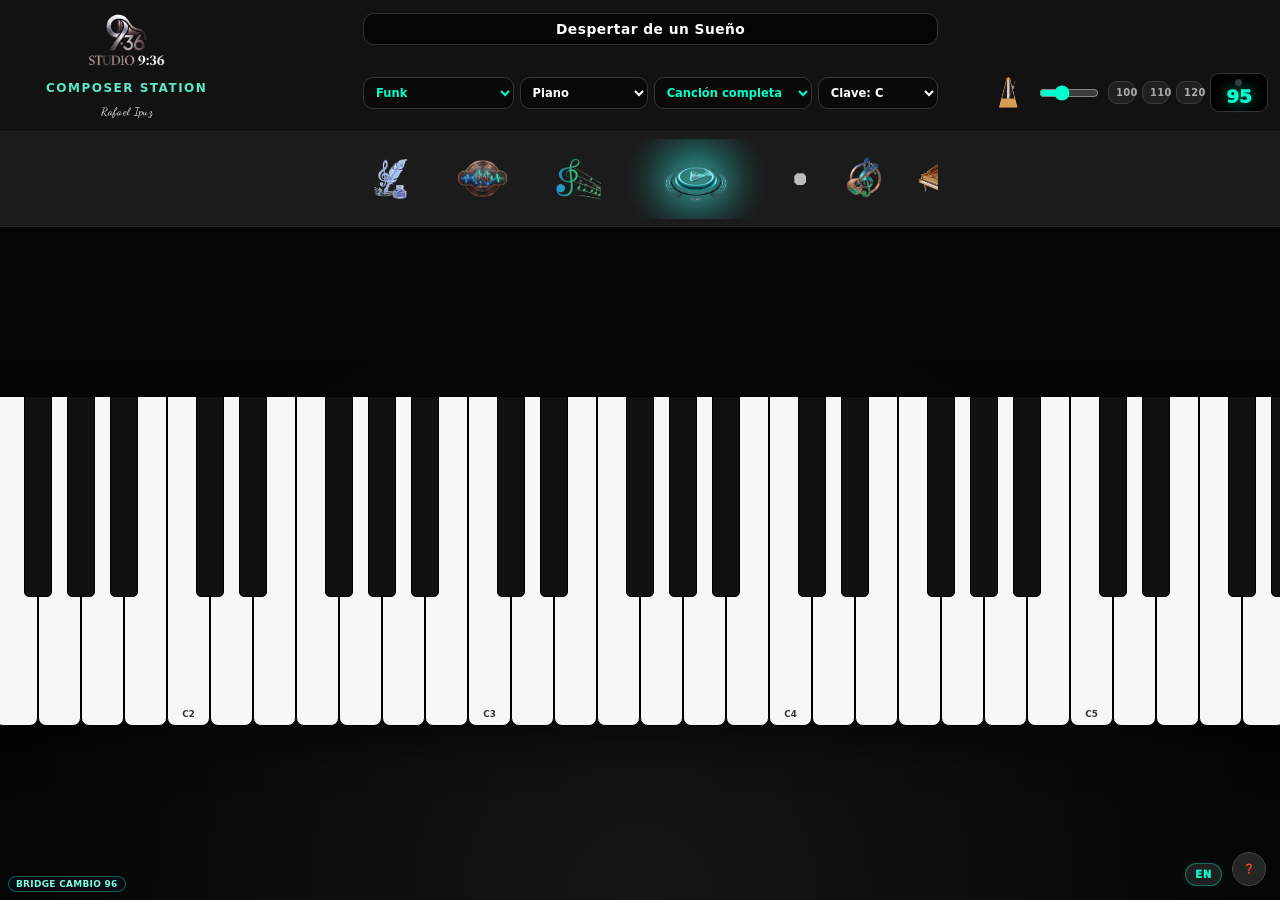
==== commit 0497dbc4: "Add files via upload" ====
--- a/index.html
+++ b/index.html
@@ -478,7 +478,7 @@
 <script src="js/suite-pro-drums.js?v=cambio-489-generos-electronicos"></script>
 <script src="js/suite-pro-mixer.js"></script>
 <script src="js/suite-pro-recorder.js"></script>
-<script src="js/suite-pro-track-recorder.js?v=cambio-507-deepseek-mergeado"></script>
+<script src="js/suite-pro-track-recorder.js?v=cambio-508-playhead"></script>
 <script src="js/suite-pro-midi.js?v=cambio-146-live-play"></script>
 <script src="js/suite-pro-chart-v260-cambio100.js?v=cambio-495-refresco-vista-continua"></script>
 <script src="js/suite-pro-structure-v489-cambio94.js?v=cambio-420-form-inline"></script>
@@ -500,7 +500,7 @@
 <script src="js/suite-pro-groove-pads.js?v=cambio-471-mas-generos"></script>
 <script src="js/suite-pro-record-hub.js?v=cambio-507-deepseek-mergeado"></script>
 <script src="js/suite-pro-supraconsole.js?v=cambio-493-fix-errores"></script>
-<script src="js/app.js?v=cambio-494-timeline-real-paso1"></script>
+<script src="js/app.js?v=cambio-508-unificar-play"></script>
 <!-- Studio 936 v0.7.0.3: persistent Editor instrument tabs hotfix -->
 <!-- Studio 936 v0.7.2.15: Piano Editor Reopen Final -->
     <button class="btn btn-dark icon-btn" id="helpBtn" data-tip="Ayuda">❓</button>
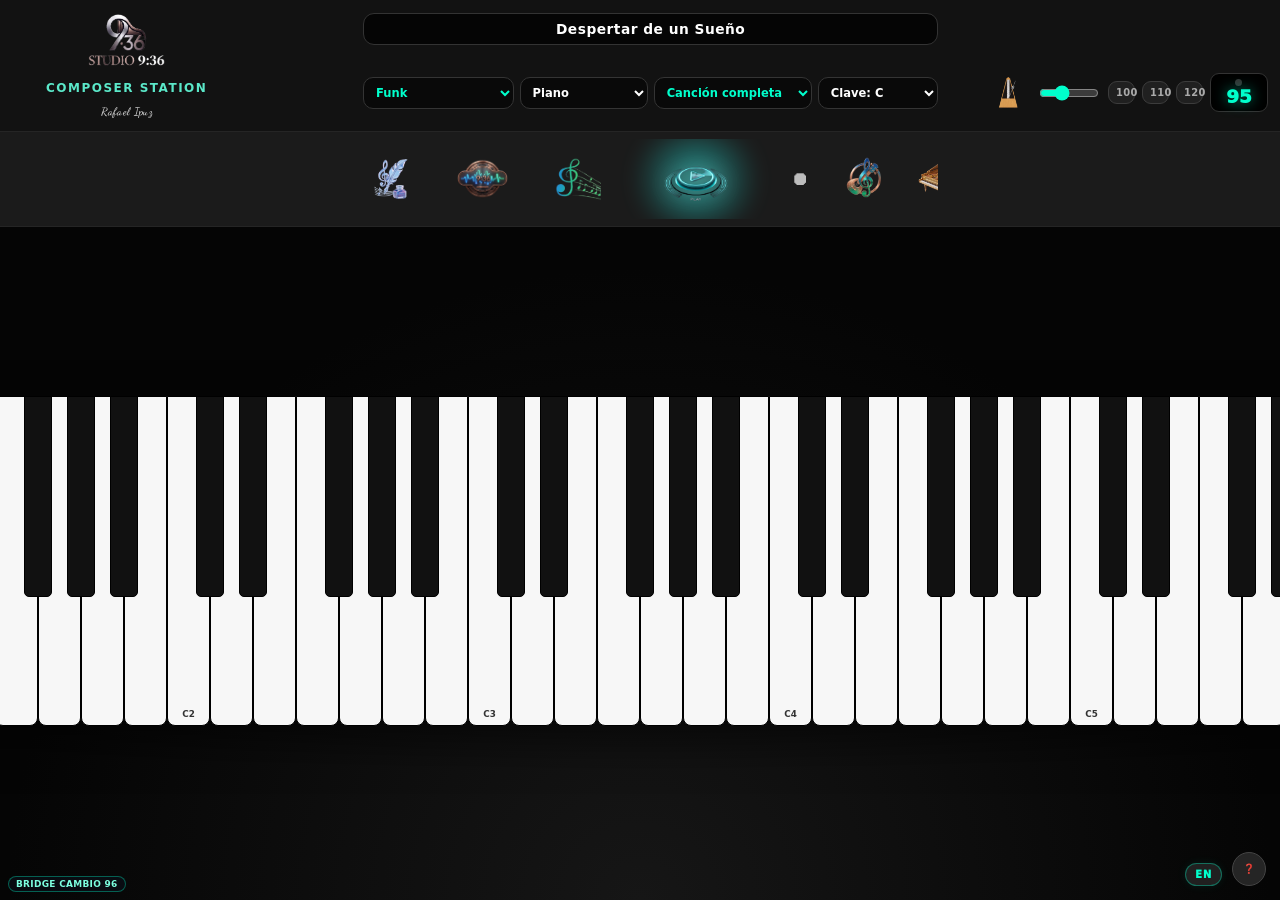
==== commit b4d09a86: "Add files via upload" ====
--- a/index.html
+++ b/index.html
@@ -478,7 +478,7 @@
 <script src="js/suite-pro-drums.js?v=cambio-489-generos-electronicos"></script>
 <script src="js/suite-pro-mixer.js"></script>
 <script src="js/suite-pro-recorder.js"></script>
-<script src="js/suite-pro-track-recorder.js?v=cambio-508-playhead"></script>
+<script src="js/suite-pro-track-recorder.js?v=cambio-509-playhead-multiseccion"></script>
 <script src="js/suite-pro-midi.js?v=cambio-146-live-play"></script>
 <script src="js/suite-pro-chart-v260-cambio100.js?v=cambio-495-refresco-vista-continua"></script>
 <script src="js/suite-pro-structure-v489-cambio94.js?v=cambio-420-form-inline"></script>
@@ -500,7 +500,7 @@
 <script src="js/suite-pro-groove-pads.js?v=cambio-471-mas-generos"></script>
 <script src="js/suite-pro-record-hub.js?v=cambio-507-deepseek-mergeado"></script>
 <script src="js/suite-pro-supraconsole.js?v=cambio-493-fix-errores"></script>
-<script src="js/app.js?v=cambio-508-unificar-play"></script>
+<script src="js/app.js?v=cambio-510-bridge-unificado"></script>
 <!-- Studio 936 v0.7.0.3: persistent Editor instrument tabs hotfix -->
 <!-- Studio 936 v0.7.2.15: Piano Editor Reopen Final -->
     <button class="btn btn-dark icon-btn" id="helpBtn" data-tip="Ayuda">❓</button>
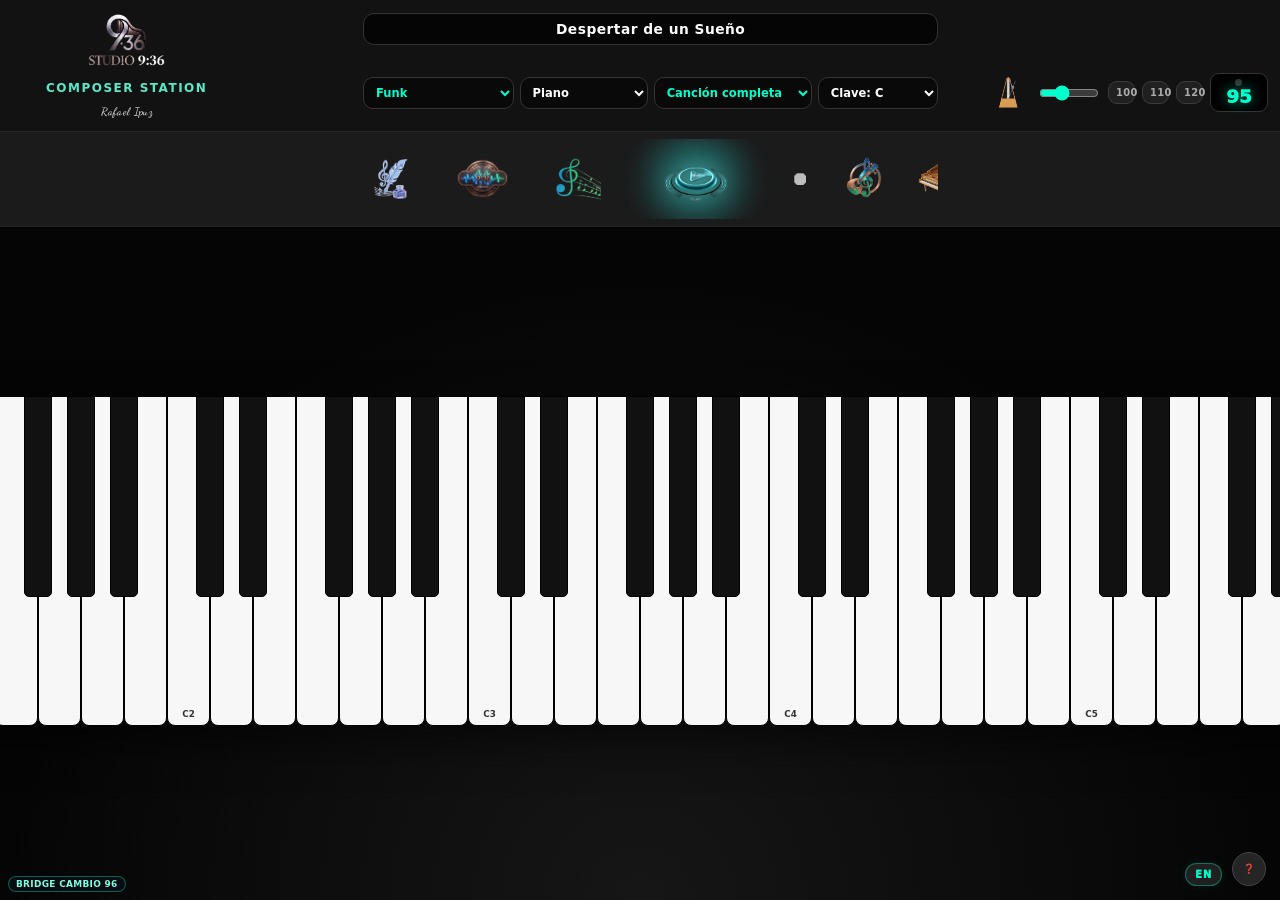
==== commit 3d7a66b4: "Add files via upload" ====
--- a/index.html
+++ b/index.html
@@ -478,7 +478,7 @@
 <script src="js/suite-pro-drums.js?v=cambio-489-generos-electronicos"></script>
 <script src="js/suite-pro-mixer.js"></script>
 <script src="js/suite-pro-recorder.js"></script>
-<script src="js/suite-pro-track-recorder.js?v=cambio-509-playhead-multiseccion"></script>
+<script src="js/suite-pro-track-recorder.js?v=cambio-513-esconder-simple"></script>
 <script src="js/suite-pro-midi.js?v=cambio-146-live-play"></script>
 <script src="js/suite-pro-chart-v260-cambio100.js?v=cambio-495-refresco-vista-continua"></script>
 <script src="js/suite-pro-structure-v489-cambio94.js?v=cambio-420-form-inline"></script>
@@ -500,7 +500,7 @@
 <script src="js/suite-pro-groove-pads.js?v=cambio-471-mas-generos"></script>
 <script src="js/suite-pro-record-hub.js?v=cambio-507-deepseek-mergeado"></script>
 <script src="js/suite-pro-supraconsole.js?v=cambio-493-fix-errores"></script>
-<script src="js/app.js?v=cambio-510-bridge-unificado"></script>
+<script src="js/app.js?v=cambio-508-unificar-play"></script>
 <!-- Studio 936 v0.7.0.3: persistent Editor instrument tabs hotfix -->
 <!-- Studio 936 v0.7.2.15: Piano Editor Reopen Final -->
     <button class="btn btn-dark icon-btn" id="helpBtn" data-tip="Ayuda">❓</button>
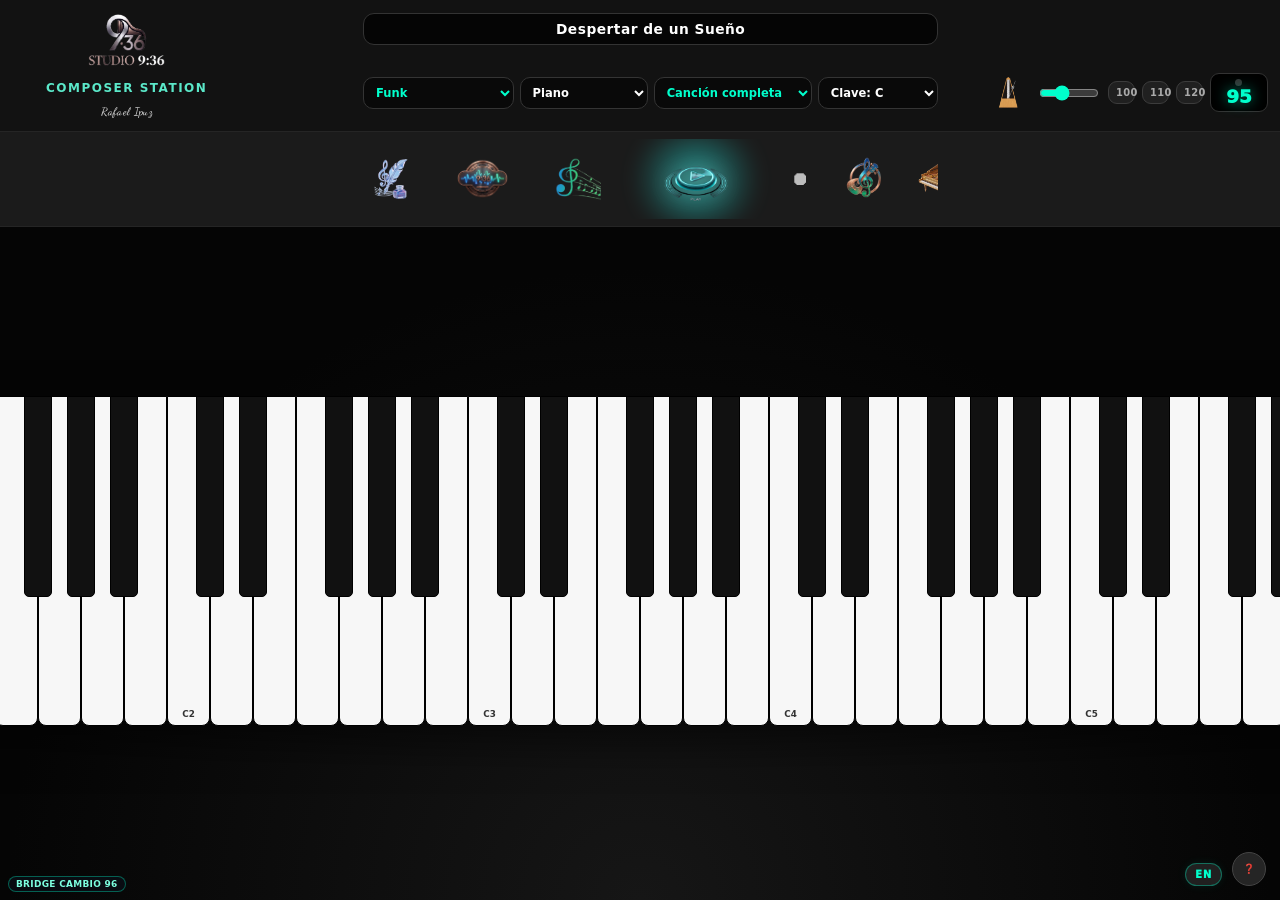
==== commit 48be2a16: "Add files via upload" ====
--- a/index.html
+++ b/index.html
@@ -478,7 +478,7 @@
 <script src="js/suite-pro-drums.js?v=cambio-489-generos-electronicos"></script>
 <script src="js/suite-pro-mixer.js"></script>
 <script src="js/suite-pro-recorder.js"></script>
-<script src="js/suite-pro-track-recorder.js?v=cambio-513-esconder-simple"></script>
+<script src="js/suite-pro-track-recorder.js?v=cambio-514-playhead-en-seleccion"></script>
 <script src="js/suite-pro-midi.js?v=cambio-146-live-play"></script>
 <script src="js/suite-pro-chart-v260-cambio100.js?v=cambio-495-refresco-vista-continua"></script>
 <script src="js/suite-pro-structure-v489-cambio94.js?v=cambio-420-form-inline"></script>
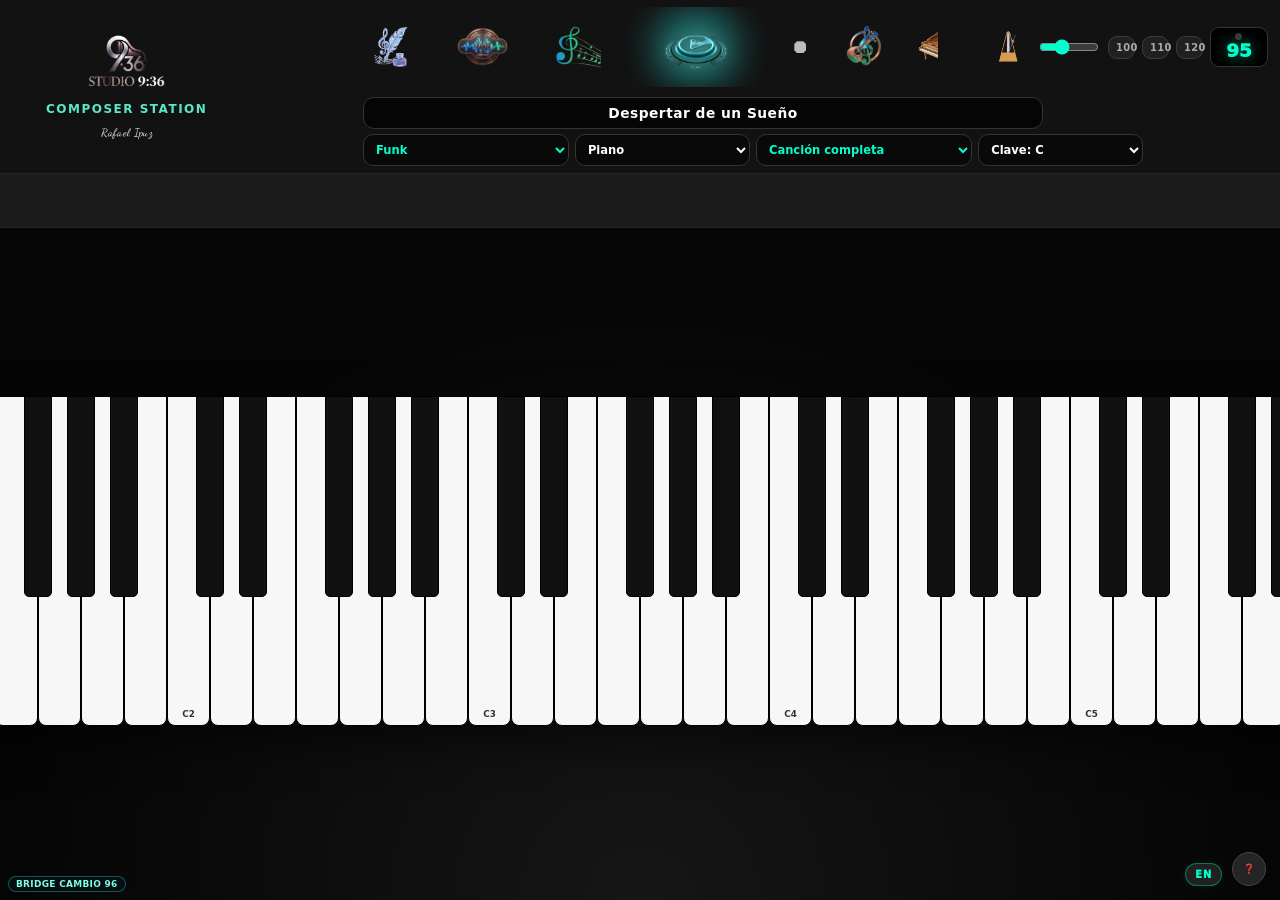
==== commit e4c87684: "feat: fusionar logo+botones+tempo en una sola fila del header Owner, con captura marcando flechas: "" ====
--- a/index.html
+++ b/index.html
@@ -93,24 +93,6 @@
             </select>
         </div>
     </div>
-    <div class="tempo-zone">
-        <div class="bpm-line">
-            <button class="btn btn-dark img-icon-btn" id="metroBtn" data-tip="Metrónomo" style="padding:2px 4px;"><img src="docs/icon/Metronomo_studio936_icon.png" alt="Metrónomo" style="height:36px;" onerror="this.style.display='none'; this.nextElementSibling.style.display='inline';" /><span style="display:none;">🥁</span></button>
-            <input type="range" id="bpmSlider" min="60" max="160" value="95" />
-            <button class="preset-btn" onclick="setBPM(100)">100</button>
-            <button class="preset-btn active" onclick="setBPM(110)">110</button>
-            <button class="preset-btn" onclick="setBPM(120)">120</button>
-            <div class="tempo-box"><div class="metronome-dot" id="metroDot"></div><div id="bpmDisplay">95</div></div>
-        </div>
-    </div>
-</header>
-
-<section class="status-bar">
-    <div class="now-box">
-        <div class="label-small">Sección actual</div>
-        <div id="sectionLabel">Introducción</div>
-        <div class="label-small" id="measureLabel">Compás 1 · Paso 1/16</div>
-    </div>
     <div class="transport">
         <button id="composeToggleBtn" class="btn btn-dark img-icon-btn" data-tip="Componer" onclick="window.Studio936SuitePro &amp;&amp; window.Studio936SuitePro.openArea &amp;&amp; window.Studio936SuitePro.openArea('compose');"><img src="docs/icon/Composer_studio_936_icon1.png" alt="Compose" onerror="this.style.display='none'; this.nextElementSibling.style.display='inline';" /><span style="display:none;">Compose</span></button>
         <button id="studioToggleBtn" class="btn btn-dark img-icon-btn" data-tip="Studio 936" onclick="window.Studio936SuitePro &amp;&amp; window.Studio936SuitePro.openArea &amp;&amp; window.Studio936SuitePro.openArea('studio');"><img src="docs/icon/Studio_936_ico.png" alt="Studio 936" onerror="this.style.display='none'; this.nextElementSibling.style.display='inline';" /><span style="display:none;">Studio 936</span></button>
@@ -126,6 +108,24 @@
         <button class="btn btn-dark img-icon-btn" id="supraconsoleBtn" data-tip="Consola" onclick="window.Studio936Supraconsole &amp;&amp; window.Studio936Supraconsole.toggle &amp;&amp; window.Studio936Supraconsole.toggle();"><img src="docs/icon/Instrument_setting_icon.png" alt="Consola" onerror="this.style.display='none'; this.nextElementSibling.style.display='inline';" /><span style="display:none;">🎛</span></button>
         <button class="btn btn-dark img-icon-btn" id="libraryBtn" data-tip="Librería" onclick="window.Studio936Library &amp;&amp; window.Studio936Library.toggle &amp;&amp; window.Studio936Library.toggle();"><img src="docs/icon/Music_book_studio936.png" alt="Librería" onerror="this.style.display='none'; this.nextElementSibling.style.display='inline';" /><span style="display:none;">📚</span></button>
         <button class="btn btn-dark icon-btn" id="trackRecBtn" data-tip="Pistas por sección" onclick="window.Studio936TrackRecorder &amp;&amp; window.Studio936TrackRecorder.toggle &amp;&amp; window.Studio936TrackRecorder.toggle();">🎙️</button>
+    </div>
+    <div class="tempo-zone">
+        <div class="bpm-line">
+            <button class="btn btn-dark img-icon-btn" id="metroBtn" data-tip="Metrónomo" style="padding:2px 4px;"><img src="docs/icon/Metronomo_studio936_icon.png" alt="Metrónomo" style="height:36px;" onerror="this.style.display='none'; this.nextElementSibling.style.display='inline';" /><span style="display:none;">🥁</span></button>
+            <input type="range" id="bpmSlider" min="60" max="160" value="95" />
+            <button class="preset-btn" onclick="setBPM(100)">100</button>
+            <button class="preset-btn active" onclick="setBPM(110)">110</button>
+            <button class="preset-btn" onclick="setBPM(120)">120</button>
+            <div class="tempo-box"><div class="metronome-dot" id="metroDot"></div><div id="bpmDisplay">95</div></div>
+        </div>
+    </div>
+</header>
+
+<section class="status-bar">
+    <div class="now-box">
+        <div class="label-small">Sección actual</div>
+        <div id="sectionLabel">Introducción</div>
+        <div class="label-small" id="measureLabel">Compás 1 · Paso 1/16</div>
     </div>
     <div class="now-box">
         <div class="label-small">Acorde actual</div>
--- a/css/styles.css
+++ b/css/styles.css
@@ -37,6 +37,16 @@
         display:grid;
         grid-template-columns:1fr 1.25fr 1fr;
         grid-template-rows:auto auto;
+        /* Owner: "los botones principales van arriba con el logo y el
+           tempo, y debajo va la canción con los ritmos" -- fila 1 =
+           logo + botonera de Compose/Chart/Play/Rec/etc (antes vivía
+           abajo, en .status-bar) + tempo; fila 2 = título + selects
+           (Estilo/Instrumento/Sección/Clave), antes repartidos en 2
+           filas separadas. .transport se movió acá en el HTML (ver
+           index.html) -- grid-area no depende del orden en el DOM. */
+        grid-template-areas:
+            "brand transport tempo"
+            "brand song song";
         column-gap:16px;
         row-gap:6px;
         align-items:center;
@@ -51,18 +61,20 @@
     .brand small{color:#666;font-size:.62rem;letter-spacing:1px}
     .lang-btn{margin-top:8px;background:#202020;color:var(--accent);border:1px solid rgba(0,255,204,.35);border-radius:999px;padding:7px 11px;font-size:.68rem;font-weight:950;letter-spacing:.8px;cursor:pointer;text-transform:uppercase;box-shadow:0 0 10px rgba(0,255,204,.08)}
     .lang-btn:hover{background:rgba(0,255,204,.1)}
-    /* Cambio 154: song-center deja de ser una caja propia (flex-column) y
-       pasa a "display:contents" — sus dos hijos (título y fila de selects)
-       se vuelven celdas directas del grid del header, cada una anclada a
-       una fila explícita. Así la fila de selects y la zona de tempo
-       comparten literalmente la misma fila del grid — alineación
-       garantizada por CSS, no por márgenes calculados a ojo.
+    /* Reordenamiento de header (Owner, con captura marcando flechas):
+       "los botones principales arriba con el logo y el tempo, y debajo
+       la canción con los ritmos". .song-center pasa de "display:contents"
+       (repartía sus hijos en 2 filas del grid junto al tempo) a una
+       caja propia (flex-column) que ocupa entera la fila 2 -- título
+       arriba, selects (Estilo/Instrumento/Sección/Clave) debajo, ya no
+       comparte fila con el tempo. .transport (los íconos, movidos acá
+       desde .status-bar -- ver index.html) vive ahora en la fila 1,
+       junto al logo y el tempo.
     */
-    .brand{ grid-column:1; grid-row:1 / 3; justify-self:start; }
-    .song-center{ display:contents; }
-    .song-title-input{ grid-column:2; grid-row:1; }
-    .song-row{ grid-column:2; grid-row:2; }
-    .tempo-zone{ grid-column:3; grid-row:2; align-self:center; }
+    .brand{ grid-area:brand; justify-self:start; }
+    .song-center{ grid-area:song; display:flex; flex-direction:column; gap:8px; min-width:0; }
+    header .transport{ grid-area:transport; }
+    .tempo-zone{ grid-area:tempo; align-self:center; }
     .song-title-input{
         width:100%;
         max-width:680px;
@@ -162,7 +174,9 @@
     .status-bar{
         min-height:72px;
         display:grid;
-        grid-template-columns:1fr 1.4fr 1fr;
+        /* .transport (antes la columna del medio) se mudó a <header> --
+           quedan solo los 2 now-box (Sección actual / Acorde actual). */
+        grid-template-columns:1fr 1fr;
         gap:10px;
         align-items:center;
         background:var(--panel);
@@ -318,8 +332,8 @@
     @media(max-width:1050px){
         body{overflow:auto;height:auto;min-height:100vh}
         header,.status-bar,.editor{grid-template-columns:1fr}
-        header{grid-template-rows:none}
-        .brand,.song-title-input,.song-row,.tempo-zone{grid-column:auto!important;grid-row:auto!important;}
+        header{grid-template-rows:none;grid-template-areas:none}
+        .brand,.song-title-input,.song-row,.tempo-zone,.transport,.song-center{grid-column:auto!important;grid-row:auto!important;grid-area:auto!important;}
         .song-row{grid-template-columns:1fr 1fr 1fr;max-width:100%}
         .tempo-zone{align-items:center;justify-content:center;}.bpm-line,.bpm-presets{justify-content:center}
         .main{grid-template-rows:auto auto}.keyboard{transform:scale(.82);transform-origin:center bottom}.editor{max-height:none}.status-bar{gap:14px}
@@ -374,7 +388,7 @@
 .v19-tool-quick{display:flex;gap:6px;align-items:center;flex-wrap:wrap;justify-content:center;margin-top:4px}.v19-tool-quick button{padding:7px 9px;border-radius:10px;border:1px solid #3b3b3b;background:#202020;color:#d8d8d8;font-size:.63rem;font-weight:900;text-transform:uppercase;cursor:pointer}.v19-tool-quick button:hover{border-color:var(--accent);color:var(--accent)}
 .v19-flow-panel{margin-top:10px;border-top:1px solid #303030;padding-top:10px}.v19-flow-panel .v19-status{font-size:.68rem;color:#b8b8b8;line-height:1.35;margin-top:7px}.v19-flow-panel .v19-status.good{color:var(--accent)}.v19-flow-panel .v19-status.warn{color:var(--solo)}
 .v19-output-select{width:100%;background:#080808;color:white;border:1px solid #3a3a3a;border-radius:9px;padding:9px 8px;font-size:.72rem;margin-top:6px}
-@media(max-width:1050px){header{grid-template-columns:1fr;grid-template-rows:none;gap:9px;padding:9px 12px}.brand,.song-title-input,.song-row,.tempo-zone{grid-column:auto!important;grid-row:auto!important;}.status-bar{grid-template-columns:1fr;gap:8px}.transport{justify-content:flex-start}.main{grid-template-rows:minmax(305px,1fr) auto}.keyboard{transform:scale(.92);height:220px}.editor{grid-template-columns:1fr;max-height:none}#v19ToolsToggle{top:116px}#v18Suite{top:116px}}
+@media(max-width:1050px){header{grid-template-columns:1fr;grid-template-rows:none;grid-template-areas:none;gap:9px;padding:9px 12px}.brand,.song-title-input,.song-row,.tempo-zone,.transport,.song-center{grid-column:auto!important;grid-row:auto!important;grid-area:auto!important;}.status-bar{grid-template-columns:1fr;gap:8px}.transport{justify-content:flex-start}.main{grid-template-rows:minmax(305px,1fr) auto}.keyboard{transform:scale(.92);height:220px}.editor{grid-template-columns:1fr;max-height:none}#v19ToolsToggle{top:116px}#v18Suite{top:116px}}
 @media(max-width:760px){.transport{display:grid;grid-template-columns:repeat(3,minmax(0,1fr));gap:6px}.btn{min-width:0;width:100%;font-size:.6rem;padding:8px 6px}.btn-all{min-width:0}.song-title-input{font-size:.88rem}.author-input{font-size:.72rem}#pianoContainer{padding:10px 4px 12px;overflow:auto;justify-content:flex-start}.keyboard{transform:none;height:205px}.key{width:32px}.key.black{width:20px;margin-left:-10px;margin-right:-10px}.editor{padding:10px}.card{padding:10px}#v18Suite{width:min(340px,90vw)}#v19ToolsToggle.open{left:min(352px,calc(90vw + 12px))}}
 
 
@@ -560,8 +574,8 @@
 /* iPhone / narrow mobile: keep it scrollable, but preserve a playable horizontal piano. */
 @media (max-width:719px){
     body{height:auto!important;min-height:100vh!important;min-height:100dvh!important;overflow:auto!important;display:block!important;}
-    header{grid-template-columns:1fr!important;grid-template-rows:none!important;gap:7px!important;padding:8px!important;position:relative!important;}
-    .brand,.song-title-input,.song-row,.tempo-zone{grid-column:auto!important;grid-row:auto!important;}
+    header{grid-template-columns:1fr!important;grid-template-rows:none!important;grid-template-areas:none!important;gap:7px!important;padding:8px!important;position:relative!important;}
+    .brand,.song-title-input,.song-row,.tempo-zone,.transport,.song-center{grid-column:auto!important;grid-row:auto!important;grid-area:auto!important;}
     .song-row{grid-template-columns:1fr!important;gap:6px!important;}
     .tempo-zone{align-items:center!important;}
     .bpm-line,.bpm-presets{justify-content:center!important;}
@@ -679,7 +693,7 @@
 body.v25ux-clean .bpm-line{gap:7px !important;}
 body.v25ux-clean .tempo-box{min-width:58px !important;padding:5px 8px !important;}
 body.v25ux-clean #bpmDisplay{font-size:1.15rem !important;}
-body.v25ux-clean .status-bar{min-height:54px !important;padding:7px 12px !important;grid-template-columns:minmax(165px,.8fr) minmax(320px,1.35fr) minmax(210px,.75fr) !important;gap:10px !important;}
+body.v25ux-clean .status-bar{min-height:54px !important;padding:7px 12px !important;grid-template-columns:1fr 1fr !important;gap:10px !important;}
 body.v25ux-clean .now-box{padding:7px 10px !important;min-height:45px !important;}
 body.v25ux-clean .label-small{font-size:.55rem !important;}
 body.v25ux-clean #sectionLabel, body.v25ux-clean #chordLabel{font-size:1rem !important;line-height:1.05 !important;}
@@ -713,8 +727,8 @@
 body.v25ux-clean #v18Suite{top:154px !important;z-index:76 !important;}
 body.v25ux-clean .v18-suite-title::after{content:' · Pro Suite';color:#777;margin-left:4px;}
 @media(max-width:1180px){
-  body.v25ux-clean header{grid-template-columns:1fr !important;grid-template-rows:none !important;gap:6px !important;}
-  body.v25ux-clean .brand,body.v25ux-clean .song-title-input,body.v25ux-clean .song-row,body.v25ux-clean .tempo-zone{grid-column:auto !important;grid-row:auto !important;}
+  body.v25ux-clean header{grid-template-columns:1fr !important;grid-template-rows:none !important;grid-template-areas:none !important;gap:6px !important;}
+  body.v25ux-clean .brand,body.v25ux-clean .song-title-input,body.v25ux-clean .song-row,body.v25ux-clean .tempo-zone,body.v25ux-clean .transport,body.v25ux-clean .song-center{grid-column:auto !important;grid-row:auto !important;grid-area:auto !important;}
   body.v25ux-clean .tempo-zone{align-items:stretch !important;}
   body.v25ux-clean .bpm-presets{justify-content:center !important;}
   body.v25ux-clean .status-bar{grid-template-columns:1fr !important;}
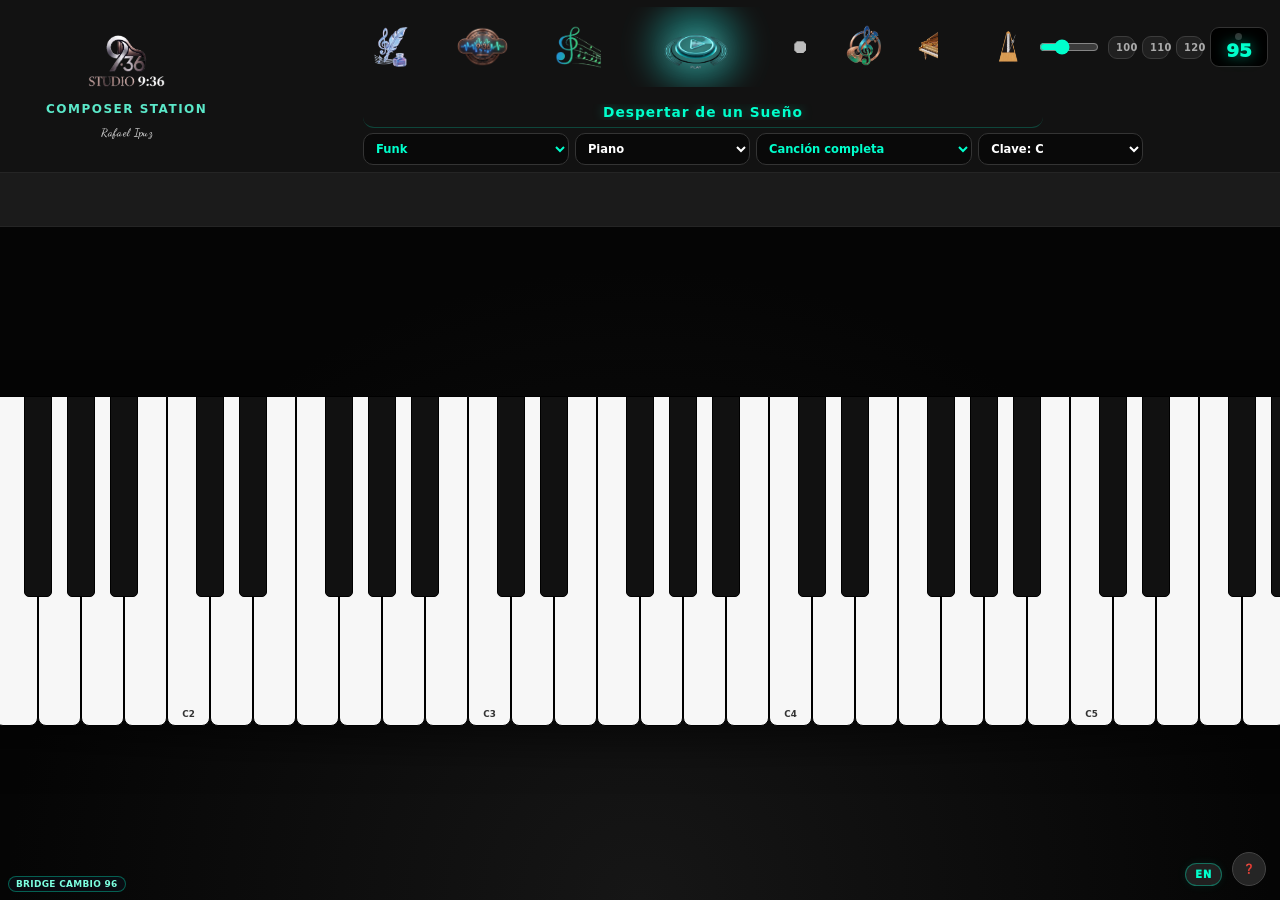
==== commit 6ed45aad: "feat: pentagrama real (notación tradicional) en Vista Continua, debajo de Chart y karaoke -- paso 1/" ====
--- a/index.html
+++ b/index.html
@@ -479,6 +479,7 @@
 <script src="js/suite-pro-mixer.js"></script>
 <script src="js/suite-pro-recorder.js"></script>
 <script src="js/suite-pro-track-recorder.js?v=cambio-514-playhead-en-seleccion"></script>
+<script src="js/suite-pro-pentagram.js?v=1"></script>
 <script src="js/suite-pro-midi.js?v=cambio-146-live-play"></script>
 <script src="js/suite-pro-chart-v260-cambio100.js?v=cambio-495-refresco-vista-continua"></script>
 <script src="js/suite-pro-structure-v489-cambio94.js?v=cambio-420-form-inline"></script>
--- a/css/styles.css
+++ b/css/styles.css
@@ -75,21 +75,31 @@
     .song-center{ grid-area:song; display:flex; flex-direction:column; gap:8px; min-width:0; }
     header .transport{ grid-area:transport; }
     .tempo-zone{ grid-area:tempo; align-self:center; }
+    /* Owner: "no quiero que haya un box... como si pudiera cambiar el
+       nombre de la canción -- debería ser sin cuadros, algo como una
+       pantallita, con un play, como una grabadora, un radio, una
+       consola". Sigue siendo el mismo <input> (el nombre se sigue
+       pudiendo editar), pero pierde el aspecto de caja rellena con
+       borde -- ahora es una pantalla integrada al header, con el
+       mismo resplandor teal que ya usa el resto de la consola
+       (#chordLabel, #bpmDisplay), no un formulario. */
     .song-title-input{
         width:100%;
         max-width:680px;
         text-align:center;
-        background:#050505;
-        color:white;
-        border:1px solid #333;
-        border-radius:14px;
-        padding:10px 14px;
+        background:transparent;
+        color:var(--accent);
+        border:none;
+        border-bottom:1px solid rgba(0,255,204,.22);
+        border-radius:0;
+        padding:6px 14px 8px;
         font-weight:800;
-        font-size:1rem;
-        letter-spacing:.5px;
+        font-size:1.05rem;
+        letter-spacing:1px;
+        text-shadow:0 0 12px rgba(0,255,204,.35);
         outline:none;
     }
-    .song-title-input:focus{border-color:var(--accent);box-shadow:0 0 16px rgba(0,255,204,.15)}
+    .song-title-input:focus{border-bottom-color:var(--accent);box-shadow:0 4px 16px -6px rgba(0,255,204,.35)}
     .author-input{
         width:100%;
         max-width:680px;
